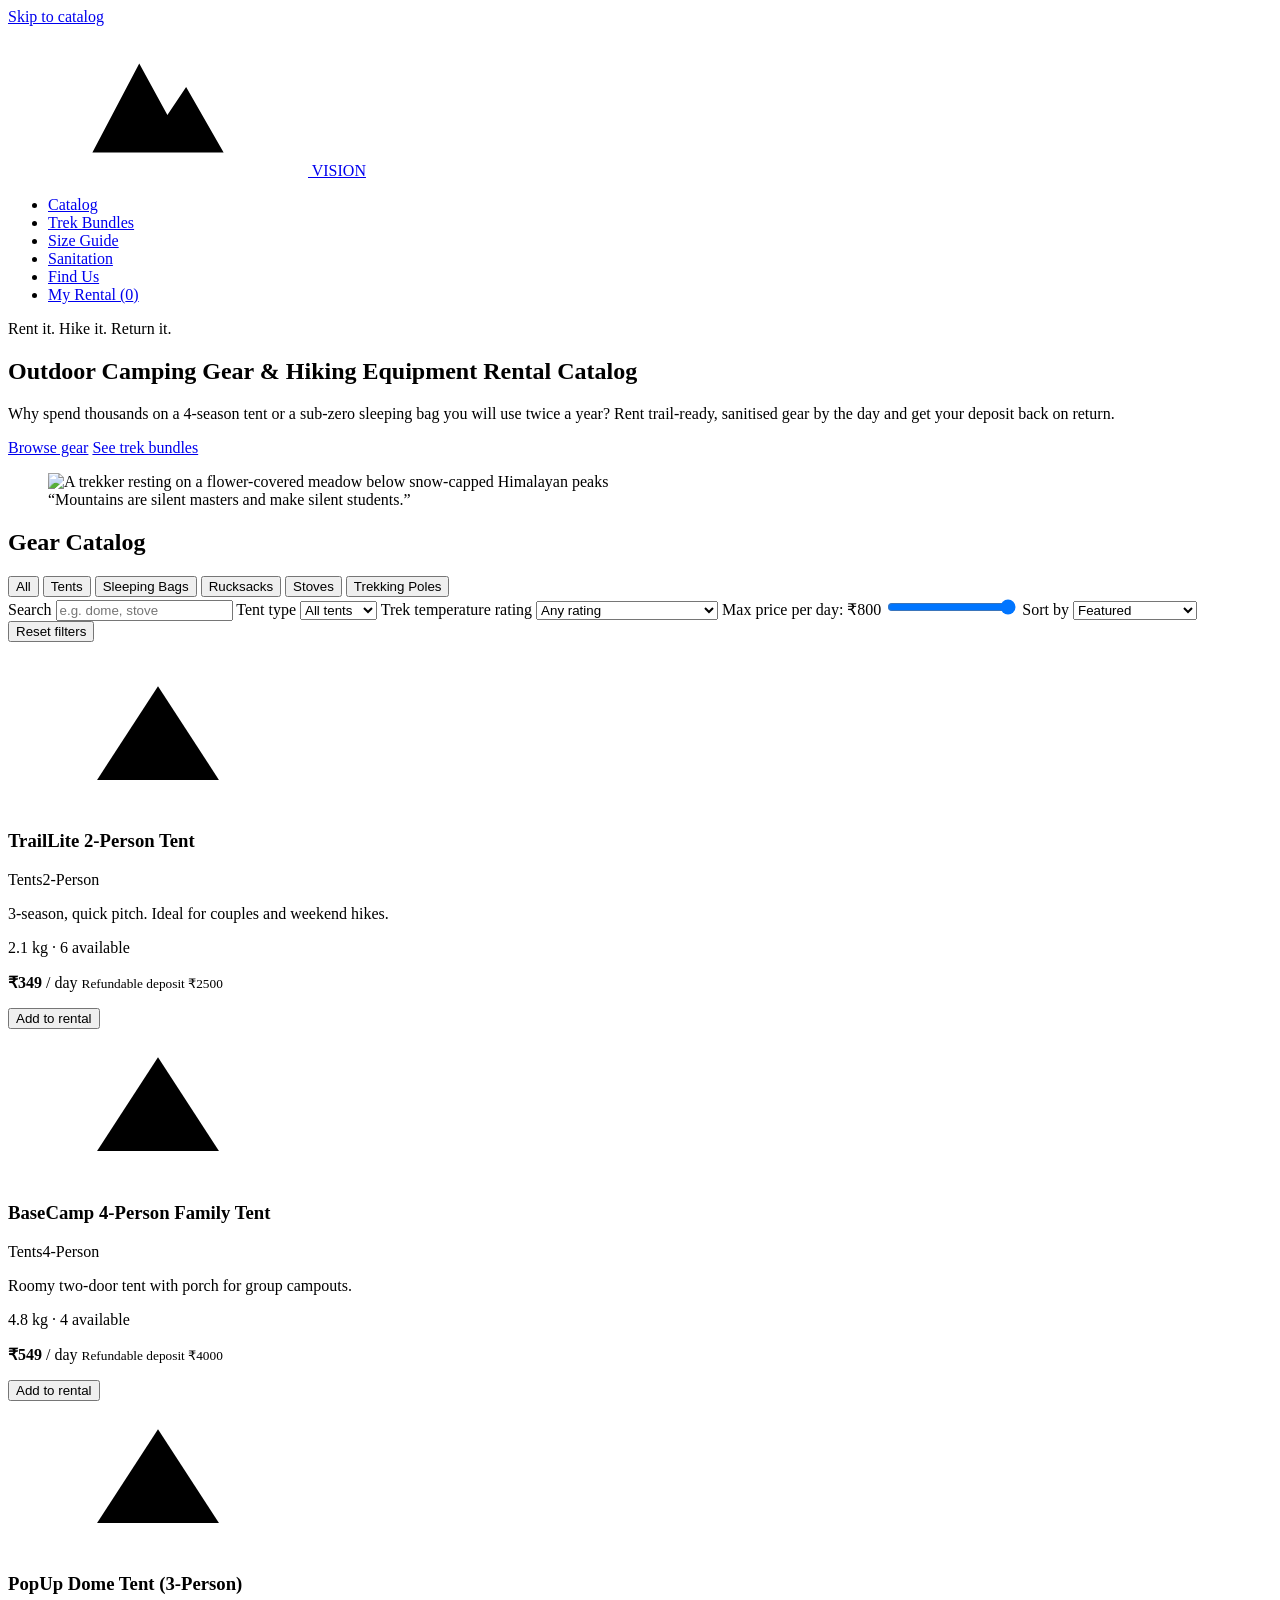
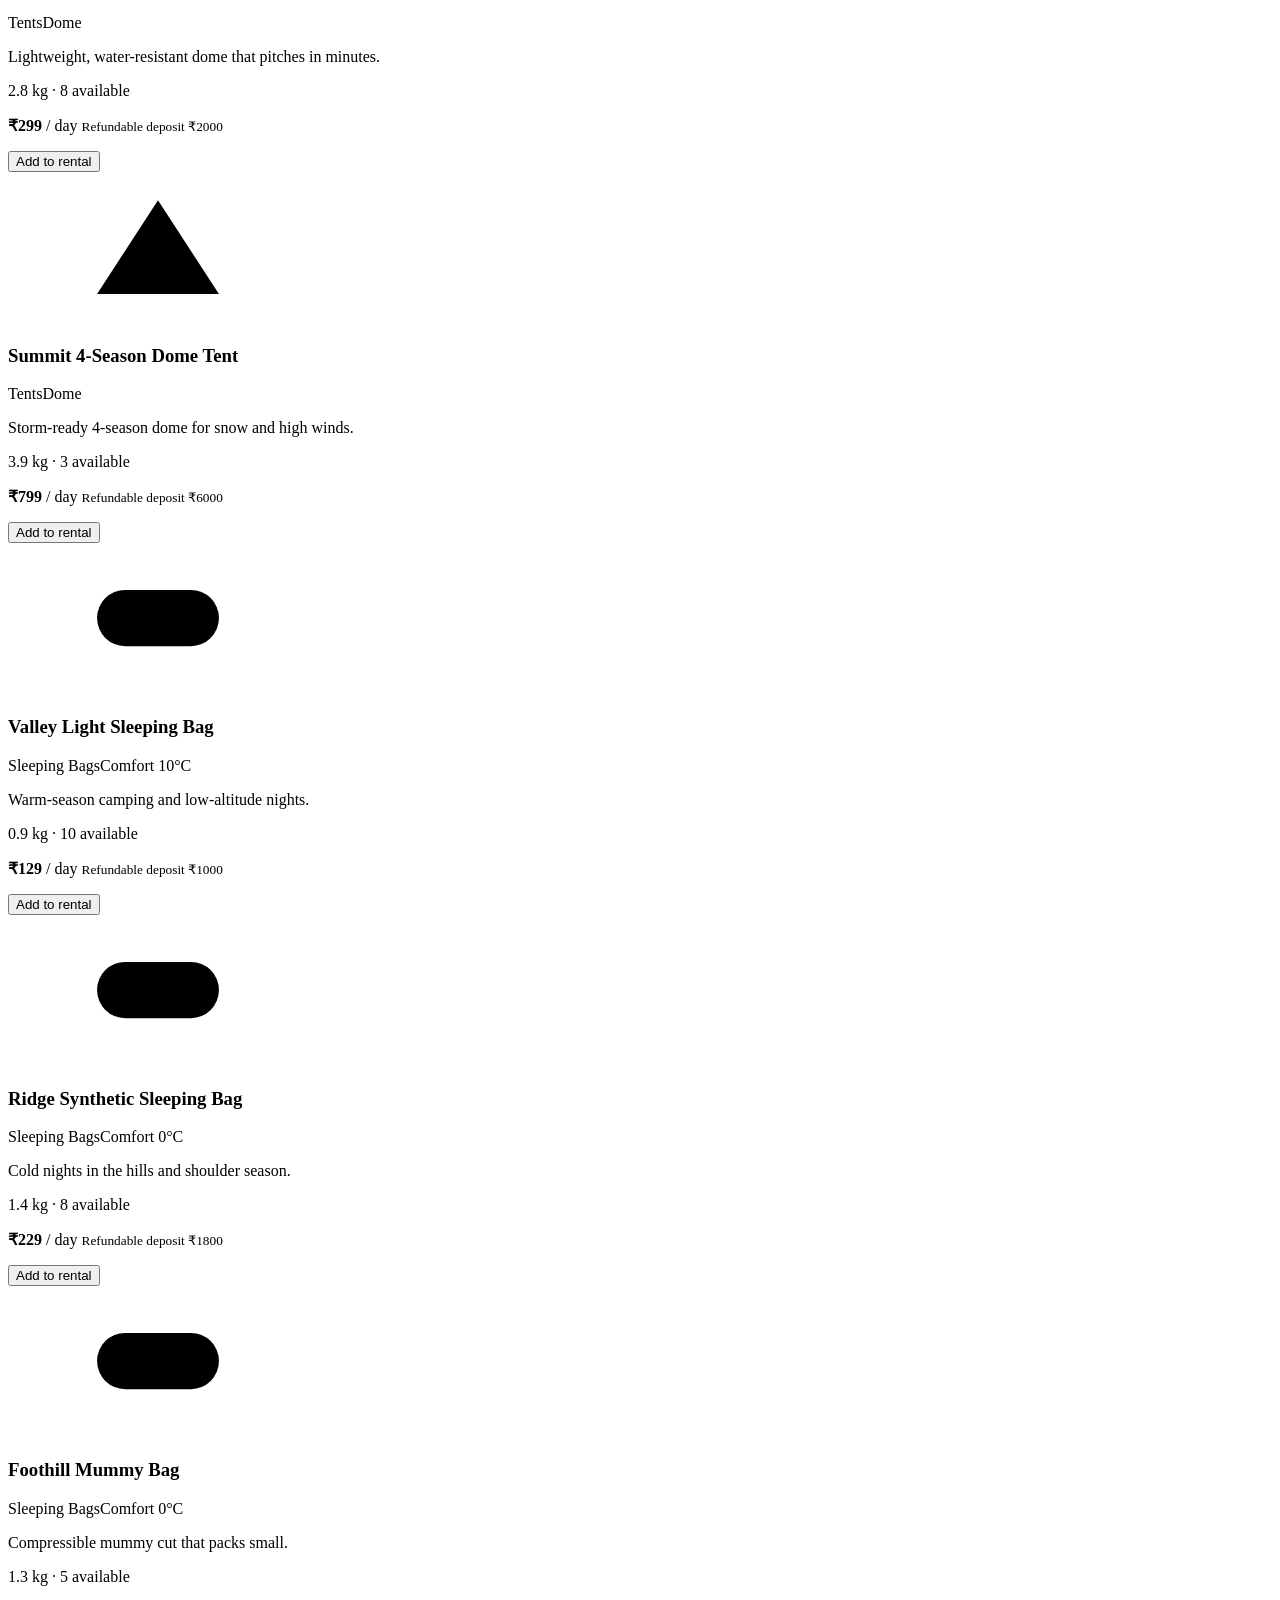
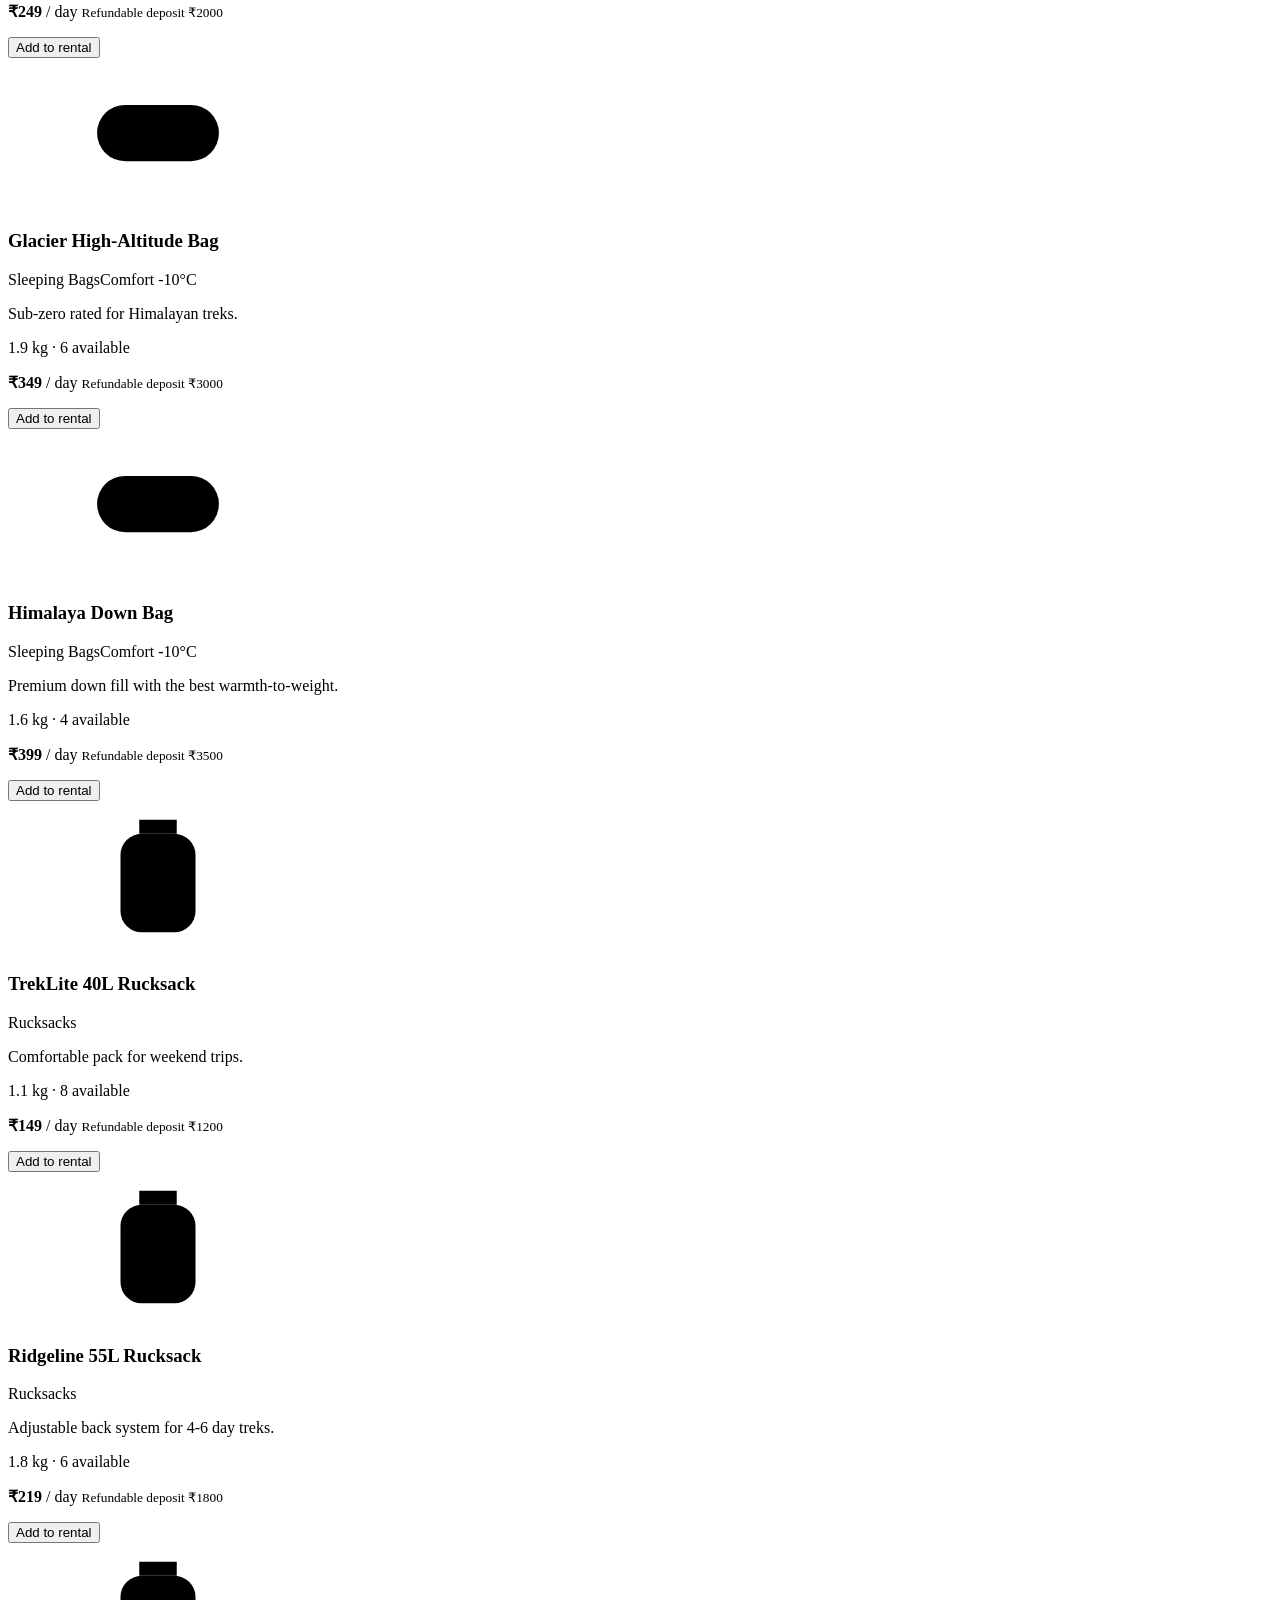
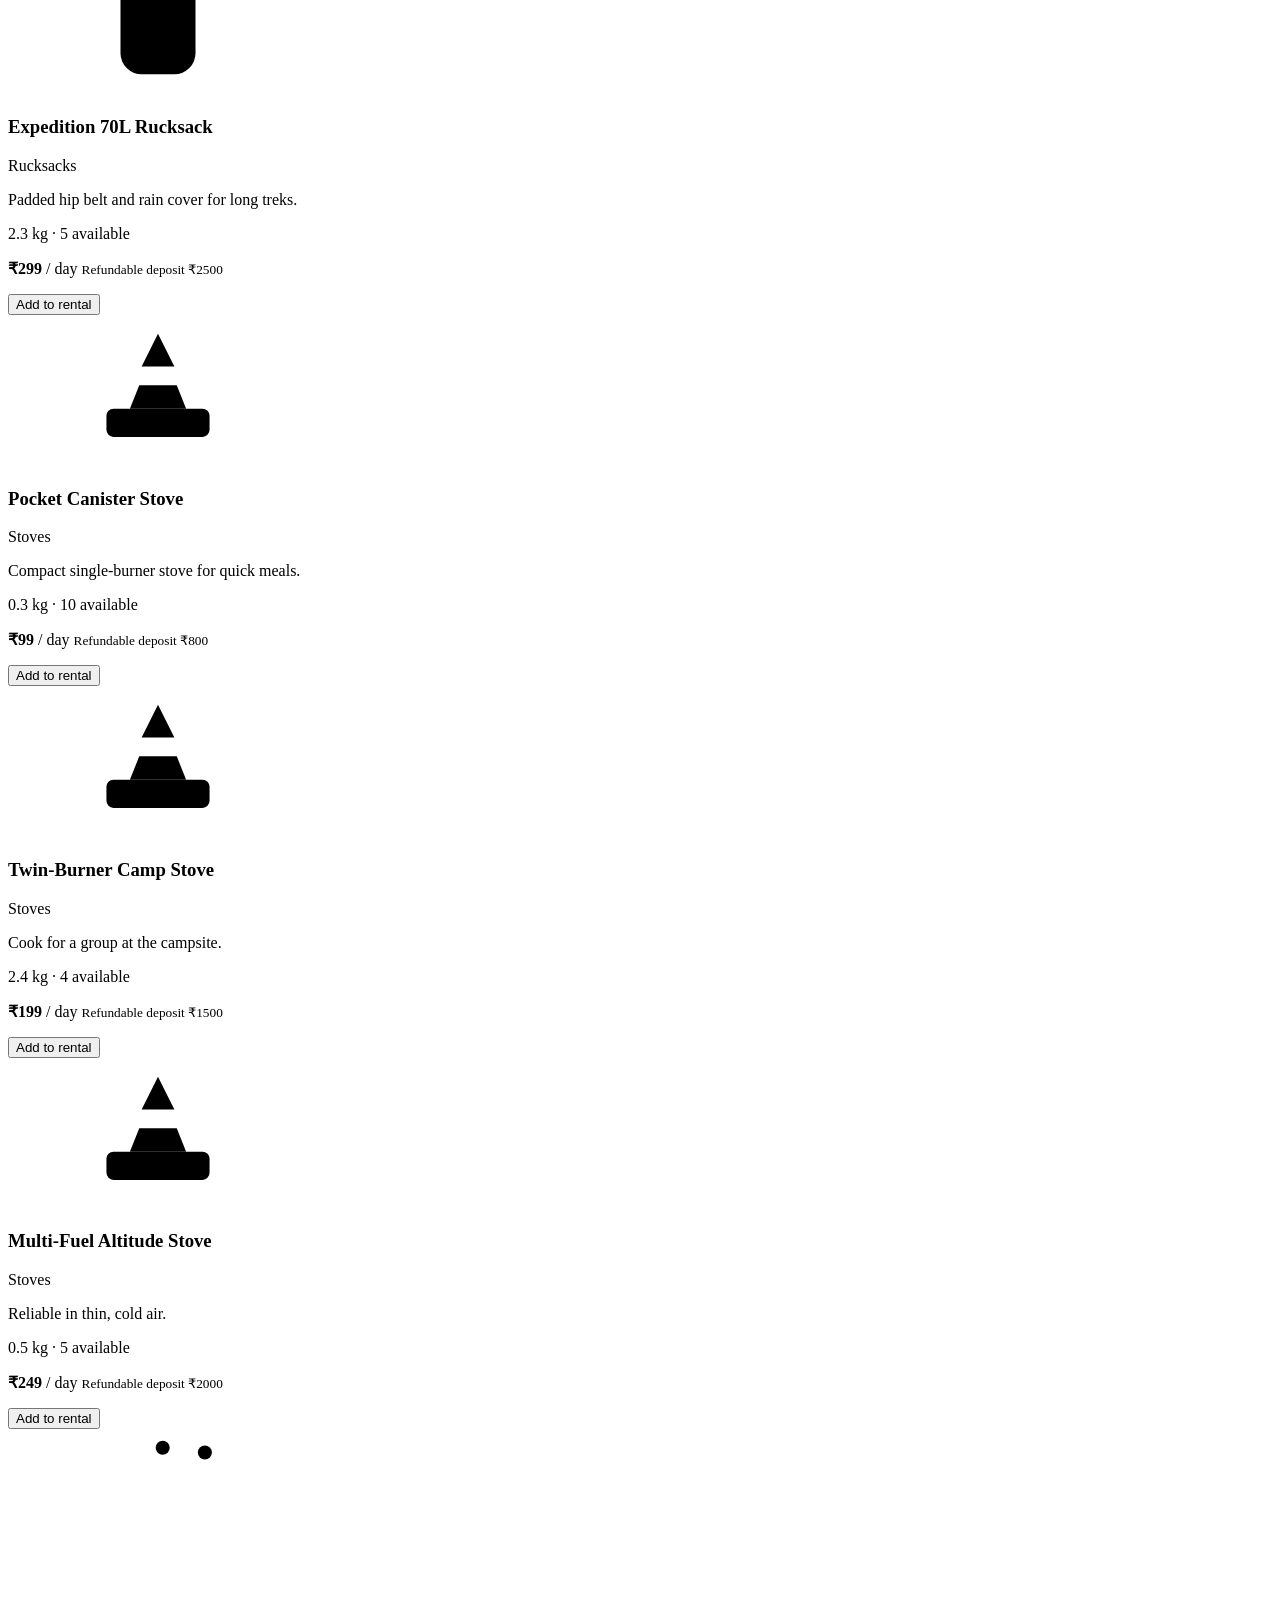
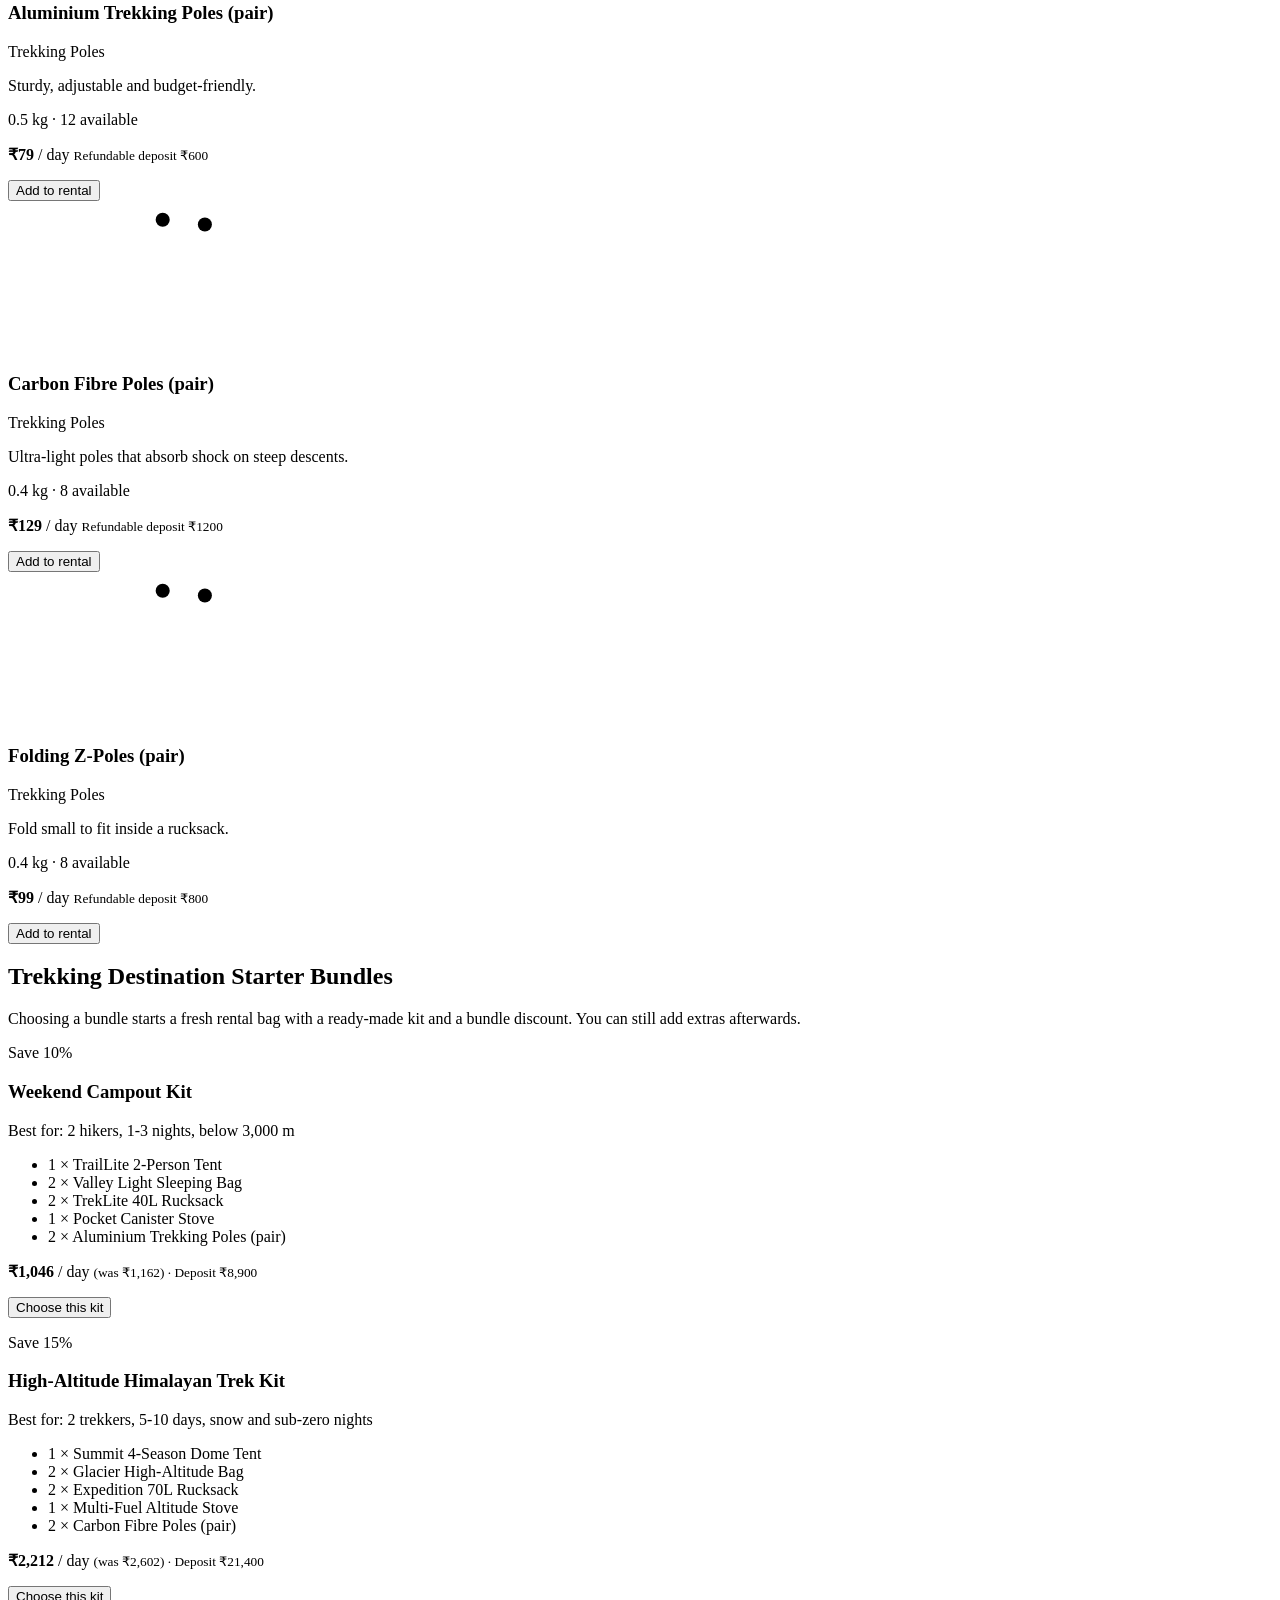
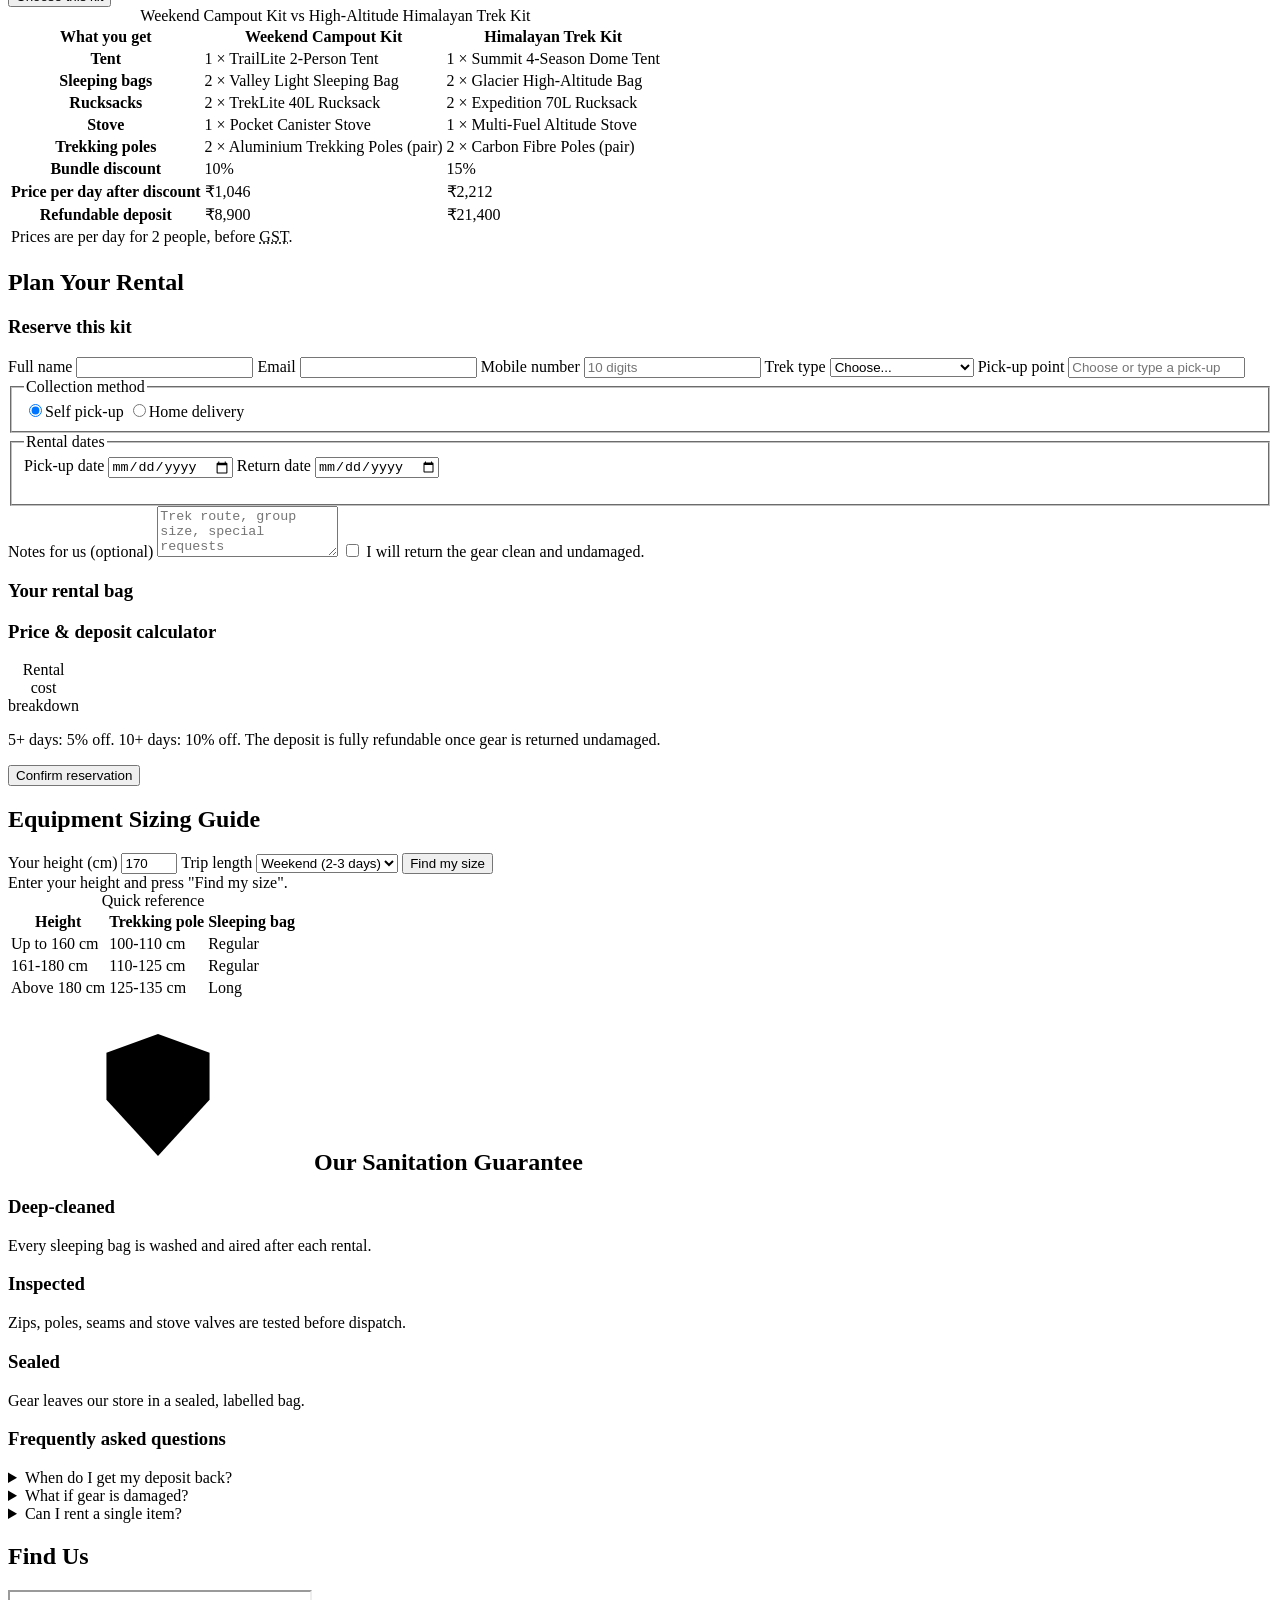
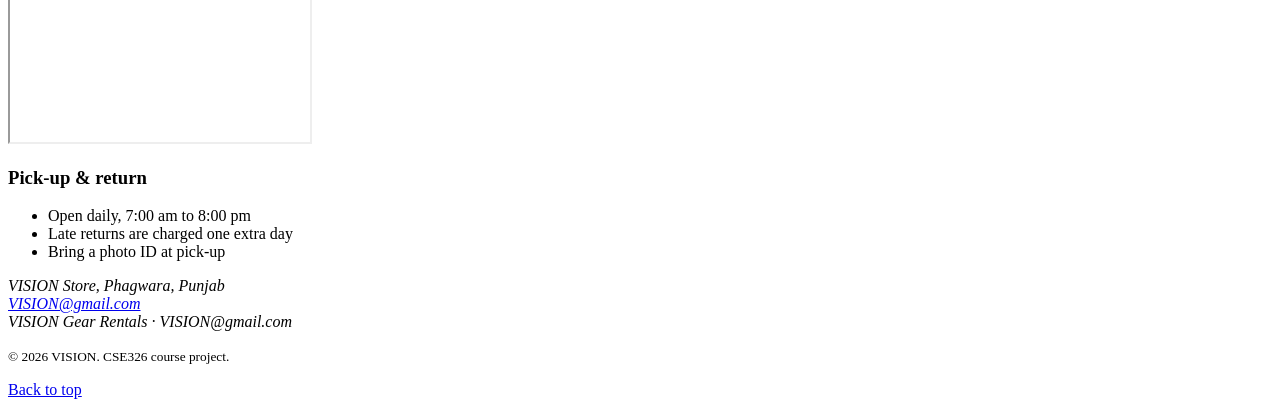
==== index.html @ 924a7822 "Add files via upload" ====
<!DOCTYPE html>
<html lang="en">
<head>
  <meta charset="UTF-8">
  <meta name="viewport" content="width=device-width, initial-scale=1.0">
  <meta name="description" content="Rent tents, sleeping bags, rucksacks, stoves and trekking poles by the day.">
  <meta name="keywords" content="camping gear rental, tent rental, sleeping bag rental, trekking poles, hiking equipment, Punjab">
  <meta name="author" content="VISION project team">
  <meta property="og:title" content="VISION | Camping Gear &amp; Hiking Equipment Rental">
  <meta property="og:description" content="Rent tents, sleeping bags, rucksacks, stoves and trekking poles by the day.">
  <meta property="og:type" content="website">
  <link rel="icon" href="data:image/svg+xml,%3Csvg xmlns='http://www.w3.org/2000/svg' viewBox='0 0 64 64'%3E%3Cpolygon points='4,54 24,16 36,38 44,26 60,54' fill='%231f4d3a'/%3E%3C/svg%3E">
  <title>VISION | Camping Gear &amp; Hiking Equipment Rental Catalog</title>
  <link rel="stylesheet" href="css/style.css">
</head>
<body id="top">
  <a class="skip" href="#catalog">Skip to catalog</a>

  <!-- Inline SVG icon sprite (Unit 1: SVG shapes) -->
  <svg width="0" height="0" style="position:absolute" aria-hidden="true">
    <symbol id="i-tent" viewBox="0 0 64 64"><polygon points="32,12 58,52 6,52"/><polyline points="24,52 32,34 40,52"/></symbol>
    <symbol id="i-bag" viewBox="0 0 64 64"><rect x="6" y="20" width="52" height="24" rx="12"/><line x1="40" y1="20" x2="40" y2="44"/><line x1="14" y1="32" x2="32" y2="32"/></symbol>
    <symbol id="i-pack" viewBox="0 0 64 64"><rect x="16" y="14" width="32" height="42" rx="9"/><rect x="22" y="36" width="20" height="14" rx="3"/><polyline points="24,14 24,8 40,8 40,14"/></symbol>
    <symbol id="i-stove" viewBox="0 0 64 64"><rect x="10" y="40" width="44" height="12" rx="3"/><polyline points="20,40 24,30 40,30 44,40"/><polygon points="32,8 39,22 25,22"/></symbol>
    <symbol id="i-pole" viewBox="0 0 64 64"><line x1="18" y1="58" x2="34" y2="8"/><line x1="38" y1="58" x2="52" y2="10"/><circle cx="34" cy="8" r="3"/><circle cx="52" cy="10" r="3"/></symbol>
    <symbol id="i-mountain" viewBox="0 0 64 64"><polygon points="4,54 24,16 36,38 44,26 60,54"/><polyline points="18,28 24,34 30,28"/></symbol>
    <symbol id="i-shield" viewBox="0 0 64 64"><polygon points="32,6 54,14 54,34 32,58 10,34 10,14"/><polyline points="22,32 30,40 44,24"/></symbol>
  </svg>

  <header class="site-header">
    <div class="bar">
      <a class="brand" href="#top"><svg class="icon" aria-hidden="true"><use href="#i-mountain"></use></svg> VISION</a>
      <nav aria-label="Main navigation">
        <ul>
          <li><a href="#catalog">Catalog</a></li>
          <li><a href="#bundles">Trek Bundles</a></li>
          <li><a href="#size-guide">Size Guide</a></li>
          <li><a href="#sanitation">Sanitation</a></li>
          <li><a href="#find-us">Find Us</a></li>
          <li><a class="cart-link" href="#planner">My Rental (<span id="cart-count">0</span>)</a></li>
        </ul>
      </nav>
    </div>
  </header>

  <main>
    <section class="hero">
      <div>
        <p class="eyebrow">Rent it. Hike it. Return it.</p>
        <h1>Outdoor Camping Gear &amp; Hiking Equipment Rental Catalog</h1>
        <p>Why spend thousands on a 4-season tent or a sub-zero sleeping bag you will use twice a year? Rent trail-ready, sanitised gear by the day and get your deposit back on return.</p>
        <p class="cta"><a class="btn" href="#catalog">Browse gear</a> <a class="btn btn-alt" href="#bundles">See trek bundles</a></p>
      </div>
      <figure>
        <img class="hero-img" src="images/trek.jpg" alt="A trekker resting on a flower-covered meadow below snow-capped Himalayan peaks" width="736" height="900">
        <figcaption>&ldquo;Mountains are silent masters and make silent students.&rdquo;</figcaption>
      </figure>
    </section>

    <section id="catalog" aria-labelledby="catalog-h">
      <h2 id="catalog-h">Gear Catalog</h2>
      <div class="filters card" role="search" aria-label="Catalog filters">
        <!-- Category buttons: click one to see only that category, click All to see everything -->
        <div class="chips" role="group" aria-label="Gear category">
          <button type="button" class="chip active" data-cat="All" aria-pressed="true" onclick="setCategory('All')">All</button>
          <button type="button" class="chip" data-cat="Tents" aria-pressed="false" onclick="setCategory('Tents')">Tents</button>
          <button type="button" class="chip" data-cat="Sleeping Bags" aria-pressed="false" onclick="setCategory('Sleeping Bags')">Sleeping Bags</button>
          <button type="button" class="chip" data-cat="Rucksacks" aria-pressed="false" onclick="setCategory('Rucksacks')">Rucksacks</button>
          <button type="button" class="chip" data-cat="Stoves" aria-pressed="false" onclick="setCategory('Stoves')">Stoves</button>
          <button type="button" class="chip" data-cat="Trekking Poles" aria-pressed="false" onclick="setCategory('Trekking Poles')">Trekking Poles</button>
        </div>
        <div class="filter-row">
          <label for="f-search">Search
            <input type="search" id="f-search" placeholder="e.g. dome, stove" oninput="applyFilters()">
          </label>
          <label for="f-tent" id="tent-wrap">Tent type
            <select id="f-tent" onchange="applyFilters()">
              <option value="">All tents</option>
              <option value="2-Person">2-Person</option>
              <option value="4-Person">4-Person</option>
              <option value="Dome">Dome</option>
            </select>
          </label>
          <label for="f-temp">Trek temperature rating
            <select id="f-temp" onchange="applyFilters()">
              <option value="">Any rating</option>
              <option value="10">10°C summer / low altitude</option>
              <option value="0">0°C cold hills</option>
              <option value="-10">-10°C high altitude</option>
            </select>
          </label>
          <label for="f-price">Max price per day: <output id="f-price-out" for="f-price">₹800</output>
            <input type="range" id="f-price" min="50" max="800" step="10" value="800" oninput="applyFilters()">
          </label>
          <label for="f-sort">Sort by
            <select id="f-sort" onchange="applyFilters()">
              <option value="featured">Featured</option>
              <option value="price-low">Price: low to high</option>
              <option value="price-high">Price: high to low</option>
              <option value="name">Name: A to Z</option>
            </select>
          </label>
        </div>
        <button type="button" class="btn btn-alt" onclick="resetFilters()">Reset filters</button>
      </div>
      <p id="result-count" class="meta" aria-live="polite"></p>
      <p id="no-results" class="empty" hidden>No gear matches these filters. Try a different category or press Reset filters.</p>
      <div id="catalog-grid" class="grid">
        <article class="card gear" data-name="TrailLite 2-Person Tent" data-stock="6" data-cat="Tents" data-type="2-Person" data-temp="none" data-price="349">
          <svg class="icon" aria-hidden="true"><use href="#i-tent"></use></svg>
          <h3>TrailLite 2-Person Tent</h3>
          <p class="tags"><span>Tents</span><span>2-Person</span></p>
          <p>3-season, quick pitch. Ideal for couples and weekend hikes.</p>
          <p class="meta">2.1 kg &middot; 6 available</p>
          <p class="price"><strong>₹349</strong> / day <small>Refundable deposit ₹2500</small></p>
          <button type="button" class="btn add-btn" onclick="addToCart('TrailLite 2-Person Tent', 349, 2500, 6)">Add to rental</button>
        </article>
        <article class="card gear" data-name="BaseCamp 4-Person Family Tent" data-stock="4" data-cat="Tents" data-type="4-Person" data-temp="none" data-price="549">
          <svg class="icon" aria-hidden="true"><use href="#i-tent"></use></svg>
          <h3>BaseCamp 4-Person Family Tent</h3>
          <p class="tags"><span>Tents</span><span>4-Person</span></p>
          <p>Roomy two-door tent with porch for group campouts.</p>
          <p class="meta">4.8 kg &middot; 4 available</p>
          <p class="price"><strong>₹549</strong> / day <small>Refundable deposit ₹4000</small></p>
          <button type="button" class="btn add-btn" onclick="addToCart('BaseCamp 4-Person Family Tent', 549, 4000, 4)">Add to rental</button>
        </article>
        <article class="card gear" data-name="PopUp Dome Tent (3-Person)" data-stock="8" data-cat="Tents" data-type="Dome" data-temp="none" data-price="299">
          <svg class="icon" aria-hidden="true"><use href="#i-tent"></use></svg>
          <h3>PopUp Dome Tent (3-Person)</h3>
          <p class="tags"><span>Tents</span><span>Dome</span></p>
          <p>Lightweight, water-resistant dome that pitches in minutes.</p>
          <p class="meta">2.8 kg &middot; 8 available</p>
          <p class="price"><strong>₹299</strong> / day <small>Refundable deposit ₹2000</small></p>
          <button type="button" class="btn add-btn" onclick="addToCart('PopUp Dome Tent (3-Person)', 299, 2000, 8)">Add to rental</button>
        </article>
        <article class="card gear" data-name="Summit 4-Season Dome Tent" data-stock="3" data-cat="Tents" data-type="Dome" data-temp="none" data-price="799">
          <svg class="icon" aria-hidden="true"><use href="#i-tent"></use></svg>
          <h3>Summit 4-Season Dome Tent</h3>
          <p class="tags"><span>Tents</span><span>Dome</span></p>
          <p>Storm-ready 4-season dome for snow and high winds.</p>
          <p class="meta">3.9 kg &middot; 3 available</p>
          <p class="price"><strong>₹799</strong> / day <small>Refundable deposit ₹6000</small></p>
          <button type="button" class="btn add-btn" onclick="addToCart('Summit 4-Season Dome Tent', 799, 6000, 3)">Add to rental</button>
        </article>
        <article class="card gear" data-name="Valley Light Sleeping Bag" data-stock="10" data-cat="Sleeping Bags" data-type="" data-temp="10" data-price="129">
          <svg class="icon" aria-hidden="true"><use href="#i-bag"></use></svg>
          <h3>Valley Light Sleeping Bag</h3>
          <p class="tags"><span>Sleeping Bags</span><span>Comfort 10°C</span></p>
          <p>Warm-season camping and low-altitude nights.</p>
          <p class="meta">0.9 kg &middot; 10 available</p>
          <p class="price"><strong>₹129</strong> / day <small>Refundable deposit ₹1000</small></p>
          <button type="button" class="btn add-btn" onclick="addToCart('Valley Light Sleeping Bag', 129, 1000, 10)">Add to rental</button>
        </article>
        <article class="card gear" data-name="Ridge Synthetic Sleeping Bag" data-stock="8" data-cat="Sleeping Bags" data-type="" data-temp="0" data-price="229">
          <svg class="icon" aria-hidden="true"><use href="#i-bag"></use></svg>
          <h3>Ridge Synthetic Sleeping Bag</h3>
          <p class="tags"><span>Sleeping Bags</span><span>Comfort 0°C</span></p>
          <p>Cold nights in the hills and shoulder season.</p>
          <p class="meta">1.4 kg &middot; 8 available</p>
          <p class="price"><strong>₹229</strong> / day <small>Refundable deposit ₹1800</small></p>
          <button type="button" class="btn add-btn" onclick="addToCart('Ridge Synthetic Sleeping Bag', 229, 1800, 8)">Add to rental</button>
        </article>
        <article class="card gear" data-name="Foothill Mummy Bag" data-stock="5" data-cat="Sleeping Bags" data-type="" data-temp="0" data-price="249">
          <svg class="icon" aria-hidden="true"><use href="#i-bag"></use></svg>
          <h3>Foothill Mummy Bag</h3>
          <p class="tags"><span>Sleeping Bags</span><span>Comfort 0°C</span></p>
          <p>Compressible mummy cut that packs small.</p>
          <p class="meta">1.3 kg &middot; 5 available</p>
          <p class="price"><strong>₹249</strong> / day <small>Refundable deposit ₹2000</small></p>
          <button type="button" class="btn add-btn" onclick="addToCart('Foothill Mummy Bag', 249, 2000, 5)">Add to rental</button>
        </article>
        <article class="card gear" data-name="Glacier High-Altitude Bag" data-stock="6" data-cat="Sleeping Bags" data-type="" data-temp="-10" data-price="349">
          <svg class="icon" aria-hidden="true"><use href="#i-bag"></use></svg>
          <h3>Glacier High-Altitude Bag</h3>
          <p class="tags"><span>Sleeping Bags</span><span>Comfort -10°C</span></p>
          <p>Sub-zero rated for Himalayan treks.</p>
          <p class="meta">1.9 kg &middot; 6 available</p>
          <p class="price"><strong>₹349</strong> / day <small>Refundable deposit ₹3000</small></p>
          <button type="button" class="btn add-btn" onclick="addToCart('Glacier High-Altitude Bag', 349, 3000, 6)">Add to rental</button>
        </article>
        <article class="card gear" data-name="Himalaya Down Bag" data-stock="4" data-cat="Sleeping Bags" data-type="" data-temp="-10" data-price="399">
          <svg class="icon" aria-hidden="true"><use href="#i-bag"></use></svg>
          <h3>Himalaya Down Bag</h3>
          <p class="tags"><span>Sleeping Bags</span><span>Comfort -10°C</span></p>
          <p>Premium down fill with the best warmth-to-weight.</p>
          <p class="meta">1.6 kg &middot; 4 available</p>
          <p class="price"><strong>₹399</strong> / day <small>Refundable deposit ₹3500</small></p>
          <button type="button" class="btn add-btn" onclick="addToCart('Himalaya Down Bag', 399, 3500, 4)">Add to rental</button>
        </article>
        <article class="card gear" data-name="TrekLite 40L Rucksack" data-stock="8" data-cat="Rucksacks" data-type="" data-temp="none" data-price="149">
          <svg class="icon" aria-hidden="true"><use href="#i-pack"></use></svg>
          <h3>TrekLite 40L Rucksack</h3>
          <p class="tags"><span>Rucksacks</span></p>
          <p>Comfortable pack for weekend trips.</p>
          <p class="meta">1.1 kg &middot; 8 available</p>
          <p class="price"><strong>₹149</strong> / day <small>Refundable deposit ₹1200</small></p>
          <button type="button" class="btn add-btn" onclick="addToCart('TrekLite 40L Rucksack', 149, 1200, 8)">Add to rental</button>
        </article>
        <article class="card gear" data-name="Ridgeline 55L Rucksack" data-stock="6" data-cat="Rucksacks" data-type="" data-temp="none" data-price="219">
          <svg class="icon" aria-hidden="true"><use href="#i-pack"></use></svg>
          <h3>Ridgeline 55L Rucksack</h3>
          <p class="tags"><span>Rucksacks</span></p>
          <p>Adjustable back system for 4-6 day treks.</p>
          <p class="meta">1.8 kg &middot; 6 available</p>
          <p class="price"><strong>₹219</strong> / day <small>Refundable deposit ₹1800</small></p>
          <button type="button" class="btn add-btn" onclick="addToCart('Ridgeline 55L Rucksack', 219, 1800, 6)">Add to rental</button>
        </article>
        <article class="card gear" data-name="Expedition 70L Rucksack" data-stock="5" data-cat="Rucksacks" data-type="" data-temp="none" data-price="299">
          <svg class="icon" aria-hidden="true"><use href="#i-pack"></use></svg>
          <h3>Expedition 70L Rucksack</h3>
          <p class="tags"><span>Rucksacks</span></p>
          <p>Padded hip belt and rain cover for long treks.</p>
          <p class="meta">2.3 kg &middot; 5 available</p>
          <p class="price"><strong>₹299</strong> / day <small>Refundable deposit ₹2500</small></p>
          <button type="button" class="btn add-btn" onclick="addToCart('Expedition 70L Rucksack', 299, 2500, 5)">Add to rental</button>
        </article>
        <article class="card gear" data-name="Pocket Canister Stove" data-stock="10" data-cat="Stoves" data-type="" data-temp="none" data-price="99">
          <svg class="icon" aria-hidden="true"><use href="#i-stove"></use></svg>
          <h3>Pocket Canister Stove</h3>
          <p class="tags"><span>Stoves</span></p>
          <p>Compact single-burner stove for quick meals.</p>
          <p class="meta">0.3 kg &middot; 10 available</p>
          <p class="price"><strong>₹99</strong> / day <small>Refundable deposit ₹800</small></p>
          <button type="button" class="btn add-btn" onclick="addToCart('Pocket Canister Stove', 99, 800, 10)">Add to rental</button>
        </article>
        <article class="card gear" data-name="Twin-Burner Camp Stove" data-stock="4" data-cat="Stoves" data-type="" data-temp="none" data-price="199">
          <svg class="icon" aria-hidden="true"><use href="#i-stove"></use></svg>
          <h3>Twin-Burner Camp Stove</h3>
          <p class="tags"><span>Stoves</span></p>
          <p>Cook for a group at the campsite.</p>
          <p class="meta">2.4 kg &middot; 4 available</p>
          <p class="price"><strong>₹199</strong> / day <small>Refundable deposit ₹1500</small></p>
          <button type="button" class="btn add-btn" onclick="addToCart('Twin-Burner Camp Stove', 199, 1500, 4)">Add to rental</button>
        </article>
        <article class="card gear" data-name="Multi-Fuel Altitude Stove" data-stock="5" data-cat="Stoves" data-type="" data-temp="none" data-price="249">
          <svg class="icon" aria-hidden="true"><use href="#i-stove"></use></svg>
          <h3>Multi-Fuel Altitude Stove</h3>
          <p class="tags"><span>Stoves</span></p>
          <p>Reliable in thin, cold air.</p>
          <p class="meta">0.5 kg &middot; 5 available</p>
          <p class="price"><strong>₹249</strong> / day <small>Refundable deposit ₹2000</small></p>
          <button type="button" class="btn add-btn" onclick="addToCart('Multi-Fuel Altitude Stove', 249, 2000, 5)">Add to rental</button>
        </article>
        <article class="card gear" data-name="Aluminium Trekking Poles (pair)" data-stock="12" data-cat="Trekking Poles" data-type="" data-temp="none" data-price="79">
          <svg class="icon" aria-hidden="true"><use href="#i-pole"></use></svg>
          <h3>Aluminium Trekking Poles (pair)</h3>
          <p class="tags"><span>Trekking Poles</span></p>
          <p>Sturdy, adjustable and budget-friendly.</p>
          <p class="meta">0.5 kg &middot; 12 available</p>
          <p class="price"><strong>₹79</strong> / day <small>Refundable deposit ₹600</small></p>
          <button type="button" class="btn add-btn" onclick="addToCart('Aluminium Trekking Poles (pair)', 79, 600, 12)">Add to rental</button>
        </article>
        <article class="card gear" data-name="Carbon Fibre Poles (pair)" data-stock="8" data-cat="Trekking Poles" data-type="" data-temp="none" data-price="129">
          <svg class="icon" aria-hidden="true"><use href="#i-pole"></use></svg>
          <h3>Carbon Fibre Poles (pair)</h3>
          <p class="tags"><span>Trekking Poles</span></p>
          <p>Ultra-light poles that absorb shock on steep descents.</p>
          <p class="meta">0.4 kg &middot; 8 available</p>
          <p class="price"><strong>₹129</strong> / day <small>Refundable deposit ₹1200</small></p>
          <button type="button" class="btn add-btn" onclick="addToCart('Carbon Fibre Poles (pair)', 129, 1200, 8)">Add to rental</button>
        </article>
        <article class="card gear" data-name="Folding Z-Poles (pair)" data-stock="8" data-cat="Trekking Poles" data-type="" data-temp="none" data-price="99">
          <svg class="icon" aria-hidden="true"><use href="#i-pole"></use></svg>
          <h3>Folding Z-Poles (pair)</h3>
          <p class="tags"><span>Trekking Poles</span></p>
          <p>Fold small to fit inside a rucksack.</p>
          <p class="meta">0.4 kg &middot; 8 available</p>
          <p class="price"><strong>₹99</strong> / day <small>Refundable deposit ₹800</small></p>
          <button type="button" class="btn add-btn" onclick="addToCart('Folding Z-Poles (pair)', 99, 800, 8)">Add to rental</button>
        </article>
      </div>
    </section>

    <section id="bundles" aria-labelledby="bundles-h">
      <h2 id="bundles-h">Trekking Destination Starter Bundles</h2>
      <p>Choosing a bundle starts a fresh rental bag with a ready-made kit and a bundle discount. You can still add extras afterwards.</p>
      <div id="bundle-grid" class="grid two">
        <article class="card bundle">
          <p><span class="badge">Save 10%</span></p>
          <h3>Weekend Campout Kit</h3>
          <p>Best for: 2 hikers, 1-3 nights, below 3,000 m</p>
          <ul>
          <li>1 &times; TrailLite 2-Person Tent</li>
          <li>2 &times; Valley Light Sleeping Bag</li>
          <li>2 &times; TrekLite 40L Rucksack</li>
          <li>1 &times; Pocket Canister Stove</li>
          <li>2 &times; Aluminium Trekking Poles (pair)</li>
          </ul>
          <p class="price"><strong>₹1,046</strong> / day <small>(was ₹1,162) &middot; Deposit ₹8,900</small></p>
          <button type="button" class="btn bundle-btn" data-bundle="weekend" onclick="addBundle('weekend')">Choose this kit</button>
        </article>
        <article class="card bundle">
          <p><span class="badge">Save 15%</span></p>
          <h3>High-Altitude Himalayan Trek Kit</h3>
          <p>Best for: 2 trekkers, 5-10 days, snow and sub-zero nights</p>
          <ul>
          <li>1 &times; Summit 4-Season Dome Tent</li>
          <li>2 &times; Glacier High-Altitude Bag</li>
          <li>2 &times; Expedition 70L Rucksack</li>
          <li>1 &times; Multi-Fuel Altitude Stove</li>
          <li>2 &times; Carbon Fibre Poles (pair)</li>
          </ul>
          <p class="price"><strong>₹2,212</strong> / day <small>(was ₹2,602) &middot; Deposit ₹21,400</small></p>
          <button type="button" class="btn bundle-btn" data-bundle="himalayan" onclick="addBundle('himalayan')">Choose this kit</button>
        </article>
      </div>
      <table class="compare">
        <caption>Weekend Campout Kit vs High-Altitude Himalayan Trek Kit</caption>
        <thead><tr><th scope="col">What you get</th><th scope="col">Weekend Campout Kit</th><th scope="col">Himalayan Trek Kit</th></tr></thead>
        <tbody>
          <tr><th scope="row">Tent</th><td>1 &times; TrailLite 2-Person Tent</td><td>1 &times; Summit 4-Season Dome Tent</td></tr>
          <tr><th scope="row">Sleeping bags</th><td>2 &times; Valley Light Sleeping Bag</td><td>2 &times; Glacier High-Altitude Bag</td></tr>
          <tr><th scope="row">Rucksacks</th><td>2 &times; TrekLite 40L Rucksack</td><td>2 &times; Expedition 70L Rucksack</td></tr>
          <tr><th scope="row">Stove</th><td>1 &times; Pocket Canister Stove</td><td>1 &times; Multi-Fuel Altitude Stove</td></tr>
          <tr><th scope="row">Trekking poles</th><td>2 &times; Aluminium Trekking Poles (pair)</td><td>2 &times; Carbon Fibre Poles (pair)</td></tr>
          <tr><th scope="row">Bundle discount</th><td>10%</td><td>15%</td></tr>
          <tr><th scope="row">Price per day after discount</th><td>₹1,046</td><td>₹2,212</td></tr>
          <tr><th scope="row">Refundable deposit</th><td>₹8,900</td><td>₹21,400</td></tr>
        </tbody>
        <tfoot><tr><td colspan="3">Prices are per day for 2 people, before <abbr title="Goods and Services Tax">GST</abbr>.</td></tr></tfoot>
      </table>
    </section>

    <section id="planner" aria-labelledby="planner-h">
      <h2 id="planner-h">Plan Your Rental</h2>
      <div class="two-col">
        <div>
          <form id="booking-form" class="card form" onsubmit="return bookNow()">
            <h3>Reserve this kit</h3>
            <label>Full name <input id="name" required minlength="3" autocomplete="name"></label>
            <label>Email <input type="email" id="email" required autocomplete="email"></label>
            <label>Mobile number <input type="tel" id="phone" required pattern="[6-9][0-9]{9}" title="10-digit Indian mobile number" placeholder="10 digits"></label>
            <label>Trek type
              <select id="trek" required>
                <option value="">Choose...</option><option>Weekend camping</option><option>Day-hike base camp</option><option>High-altitude trek</option>
              </select>
            </label>
            <label>Pick-up point
              <input id="pickup" list="pickup-list" required placeholder="Choose or type a pick-up point">
              <datalist id="pickup-list"><option value="VISION Store, Phagwara"><option value="Jalandhar City Counter"><option value="Ludhiana Hub"><option value="Chandigarh Hub"></datalist>
            </label>
            <fieldset class="chips">
              <legend>Collection method</legend>
              <input type="radio" name="collect" id="col-self" value="Self pick-up" checked><label class="chip" for="col-self">Self pick-up</label>
              <input type="radio" name="collect" id="col-home" value="Home delivery"><label class="chip" for="col-home">Home delivery</label>
            </fieldset>
            <fieldset class="dates">
              <legend>Rental dates</legend>
              <label>Pick-up date <input type="date" id="start-date" required onchange="showCart()"></label>
              <label>Return date <input type="date" id="end-date" required onchange="showCart()"></label>
              <p id="date-msg" class="msg" role="status"></p>
            </fieldset>
            <label>Notes for us (optional)
              <textarea id="notes" rows="3" maxlength="200" placeholder="Trek route, group size, special requests"></textarea>
            </label>
            <label class="check"><input type="checkbox" id="agree" required> I will return the gear clean and undamaged.</label>
          </form>
          <h3>Your rental bag</h3>
          <p id="cart-msg" class="msg" role="status"></p>
          <div id="cart-list"></div>
        </div>
        <aside class="card bill" aria-label="Price and deposit summary">
          <h3>Price &amp; deposit calculator</h3>
          <table><caption class="sr">Rental cost breakdown</caption><tbody id="bill-body"></tbody></table>
          <p class="note">5+ days: 5% off. 10+ days: 10% off. The deposit is fully refundable once gear is returned undamaged.</p>
          <p id="form-msg" class="msg" role="alert"></p>
          <!-- Submits the reservation form on the left (so its required-field checks run), then goes to payment.html -->
          <button class="btn btn-pay" type="submit" form="booking-form">Confirm reservation</button>
        </aside>
      </div>
    </section>

    <section id="size-guide" aria-labelledby="size-h">
      <h2 id="size-h">Equipment Sizing Guide</h2>
      <div class="two-col">
        <form id="size-form" class="card form" onsubmit="return findSize()">
          <label>Your height (cm) <input type="number" id="height" min="120" max="220" value="170" required></label>
          <label>Trip length
            <select id="trip">
              <option value="day">Day hike</option><option value="weekend" selected>Weekend (2-3 days)</option>
              <option value="week">About a week</option><option value="trek">Long trek (8+ days)</option>
            </select>
          </label>
          <button class="btn" type="submit">Find my size</button>
        </form>
        <div id="size-result" class="card" role="status">Enter your height and press "Find my size".</div>
      </div>
      <table>
        <caption>Quick reference</caption>
        <thead><tr><th scope="col">Height</th><th scope="col">Trekking pole</th><th scope="col">Sleeping bag</th></tr></thead>
        <tbody>
          <tr><td>Up to 160 cm</td><td>100-110 cm</td><td>Regular</td></tr>
          <tr><td>161-180 cm</td><td>110-125 cm</td><td>Regular</td></tr>
          <tr><td>Above 180 cm</td><td>125-135 cm</td><td>Long</td></tr>
        </tbody>
      </table>
    </section>

    <section id="sanitation" aria-labelledby="san-h">
      <h2 id="san-h"><svg class="icon" aria-hidden="true"><use href="#i-shield"></use></svg> Our Sanitation Guarantee</h2>
      <div class="grid">
        <article class="card"><h3>Deep-cleaned</h3><p>Every sleeping bag is washed and aired after each rental.</p></article>
        <article class="card"><h3>Inspected</h3><p>Zips, poles, seams and stove valves are tested before dispatch.</p></article>
        <article class="card"><h3>Sealed</h3><p>Gear leaves our store in a sealed, labelled bag.</p></article>
      </div>
      <h3>Frequently asked questions</h3>
      <details><summary>When do I get my deposit back?</summary><p>After inspection at return, usually within the same day.</p></details>
      <details><summary>What if gear is damaged?</summary><p>Repair cost is deducted from the deposit; normal wear is free.</p></details>
      <details><summary>Can I rent a single item?</summary><p>Yes. Add any gear to your rental bag, no bundle needed.</p></details>
    </section>
    <section id="find-us" aria-labelledby="find-h">
      <h2 id="find-h">Find Us</h2>
      <div class="two-col">
        <iframe class="map" title="Map of the VISION pick-up point near Phagwara, Punjab" loading="lazy"
          src="https://www.openstreetmap.org/export/embed.html?bbox=75.74%2C31.20%2C75.81%2C31.25&amp;layer=mapnik"></iframe>
        <div class="card">
          <h3>Pick-up &amp; return</h3>
          <ul>
            <li>Open daily, <time datetime="07:00">7:00 am</time> to <time datetime="20:00">8:00 pm</time></li>
            <li>Late returns are charged one extra day</li>
            <li>Bring a photo ID at pick-up</li>
          </ul>
          <address>VISION Store, Phagwara, Punjab<br><a href="mailto:VISION@gmail.com">VISION@gmail.com</a></address>
        </div>
      </div>
    </section>
  </main>

  <footer>
    <address>VISION Gear Rentals &middot; VISION@gmail.com</address>
    <p><small>&copy; <time datetime="2026">2026</time> VISION. CSE326 course project.</small></p>
    <p><a href="#top">Back to top</a></p>
  </footer>
  <div id="toast" class="toast" role="status" aria-live="polite" hidden></div>
  <script src="js/script.js"></script>
</body>
</html>
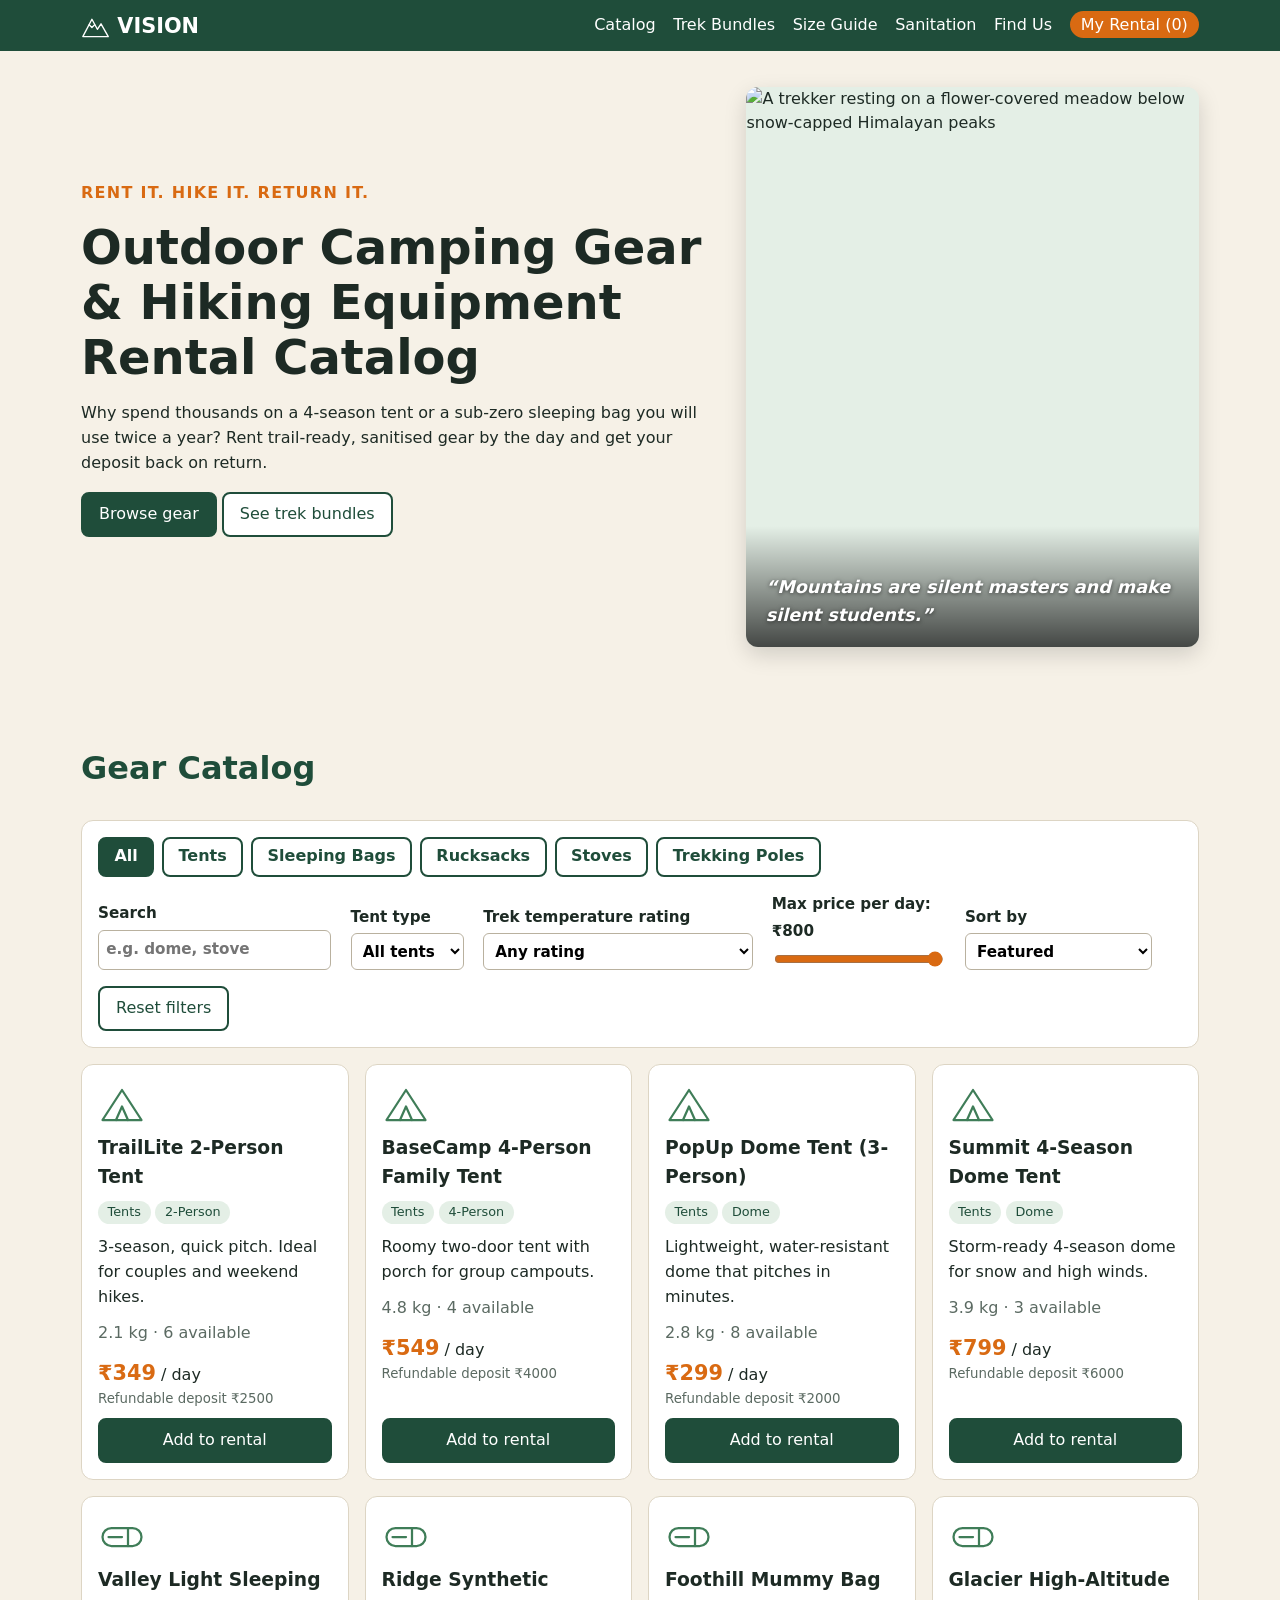
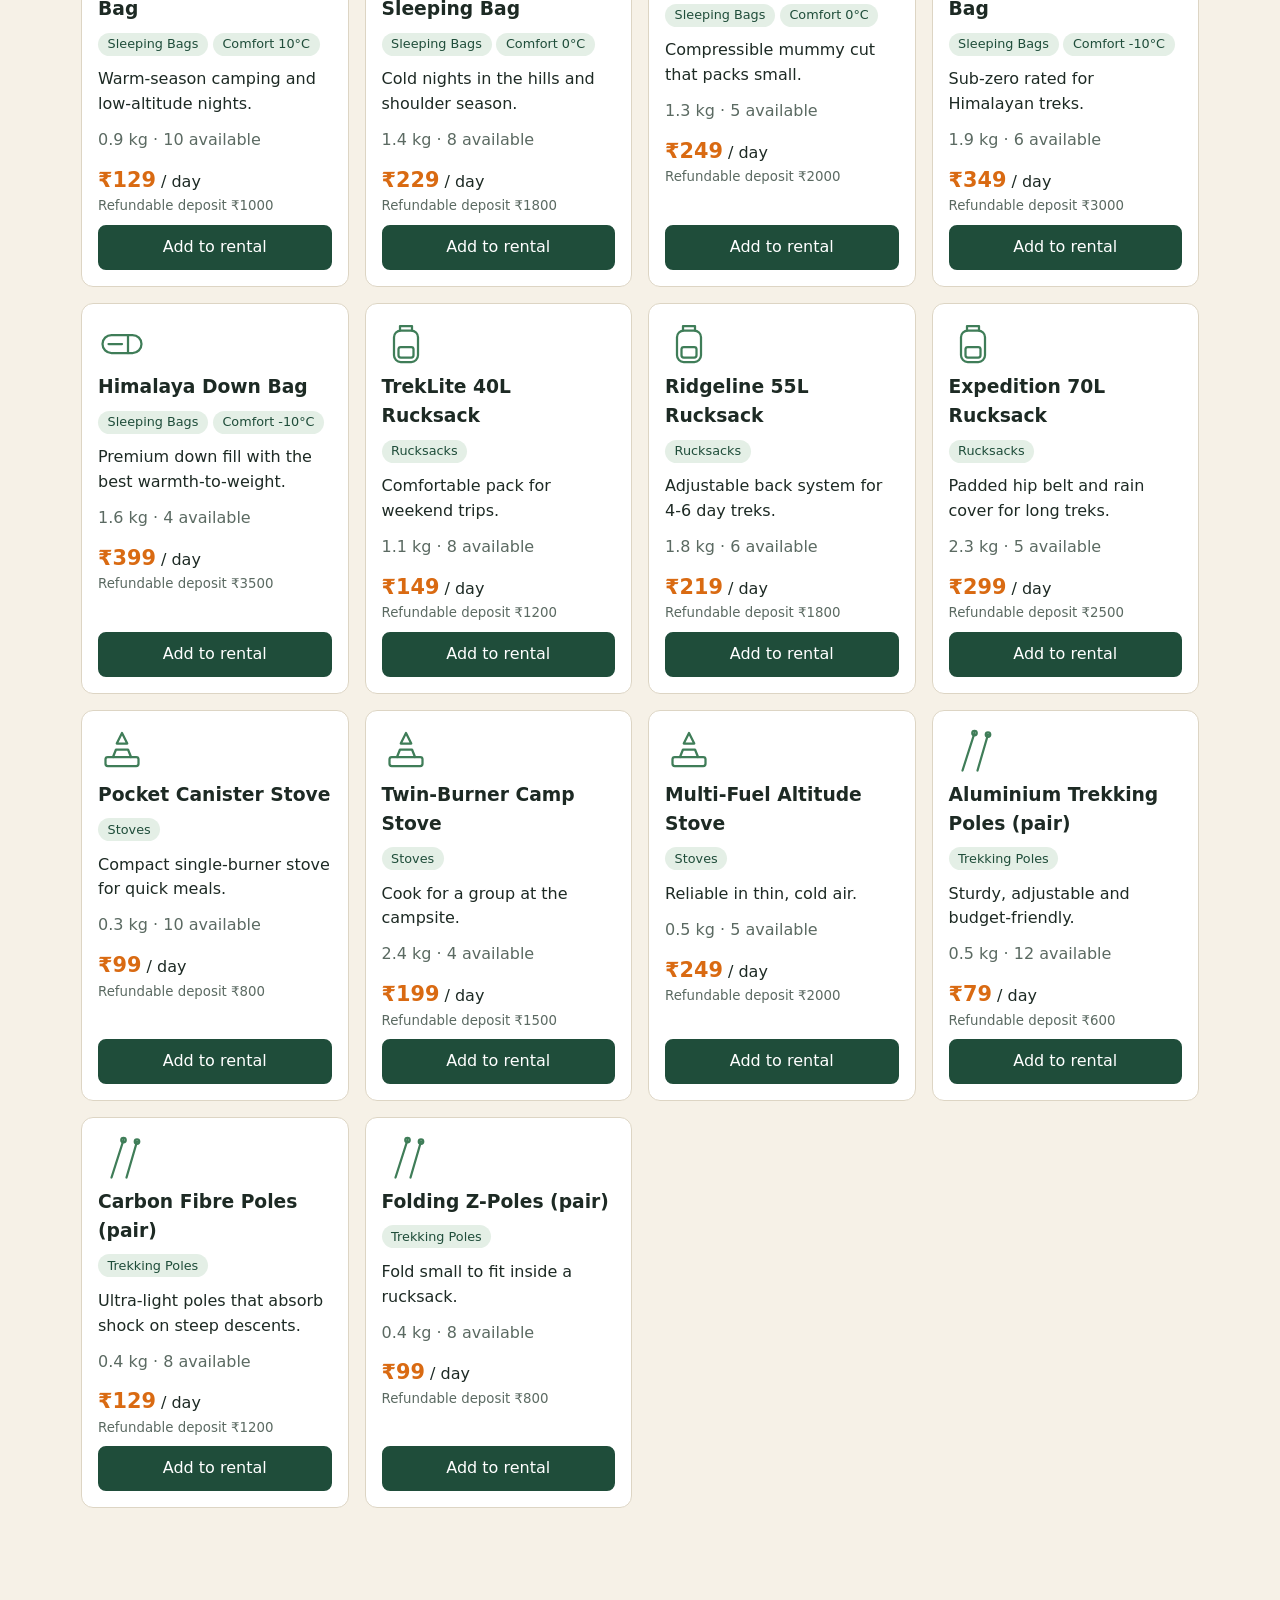
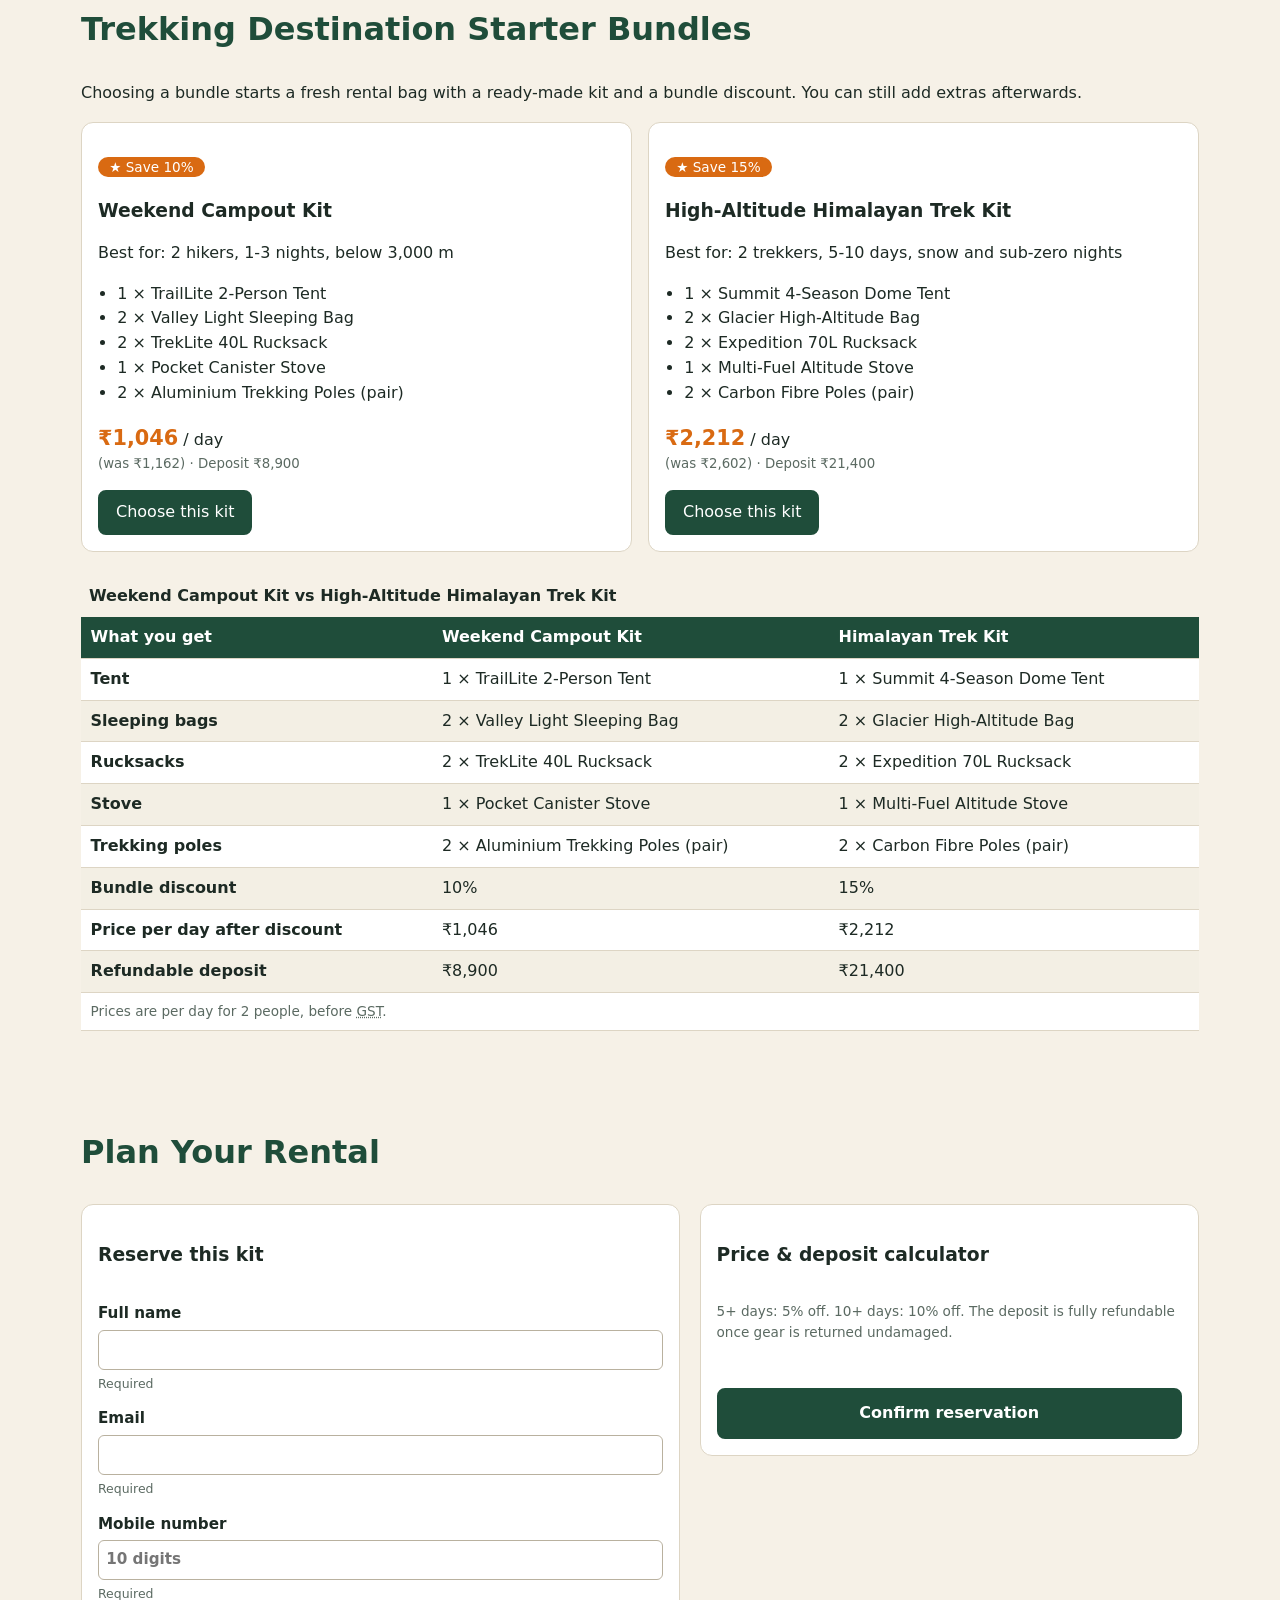
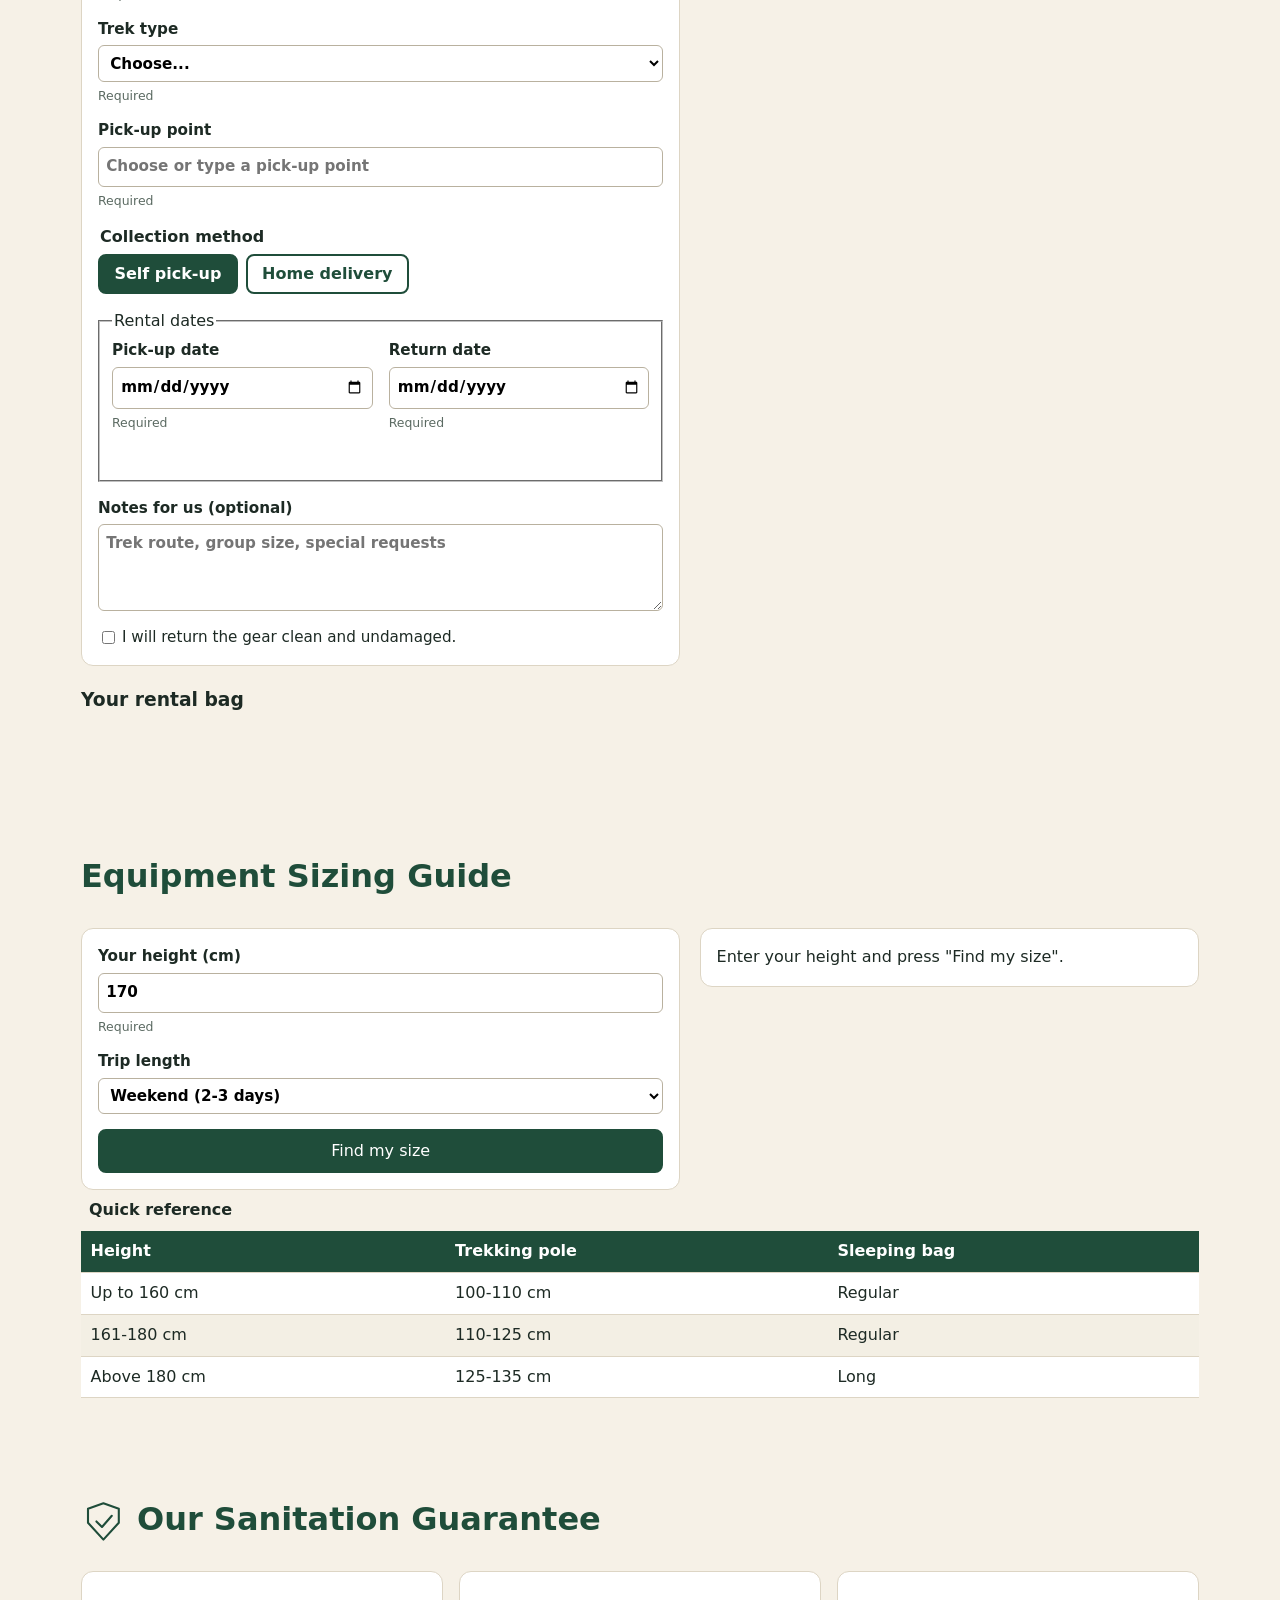
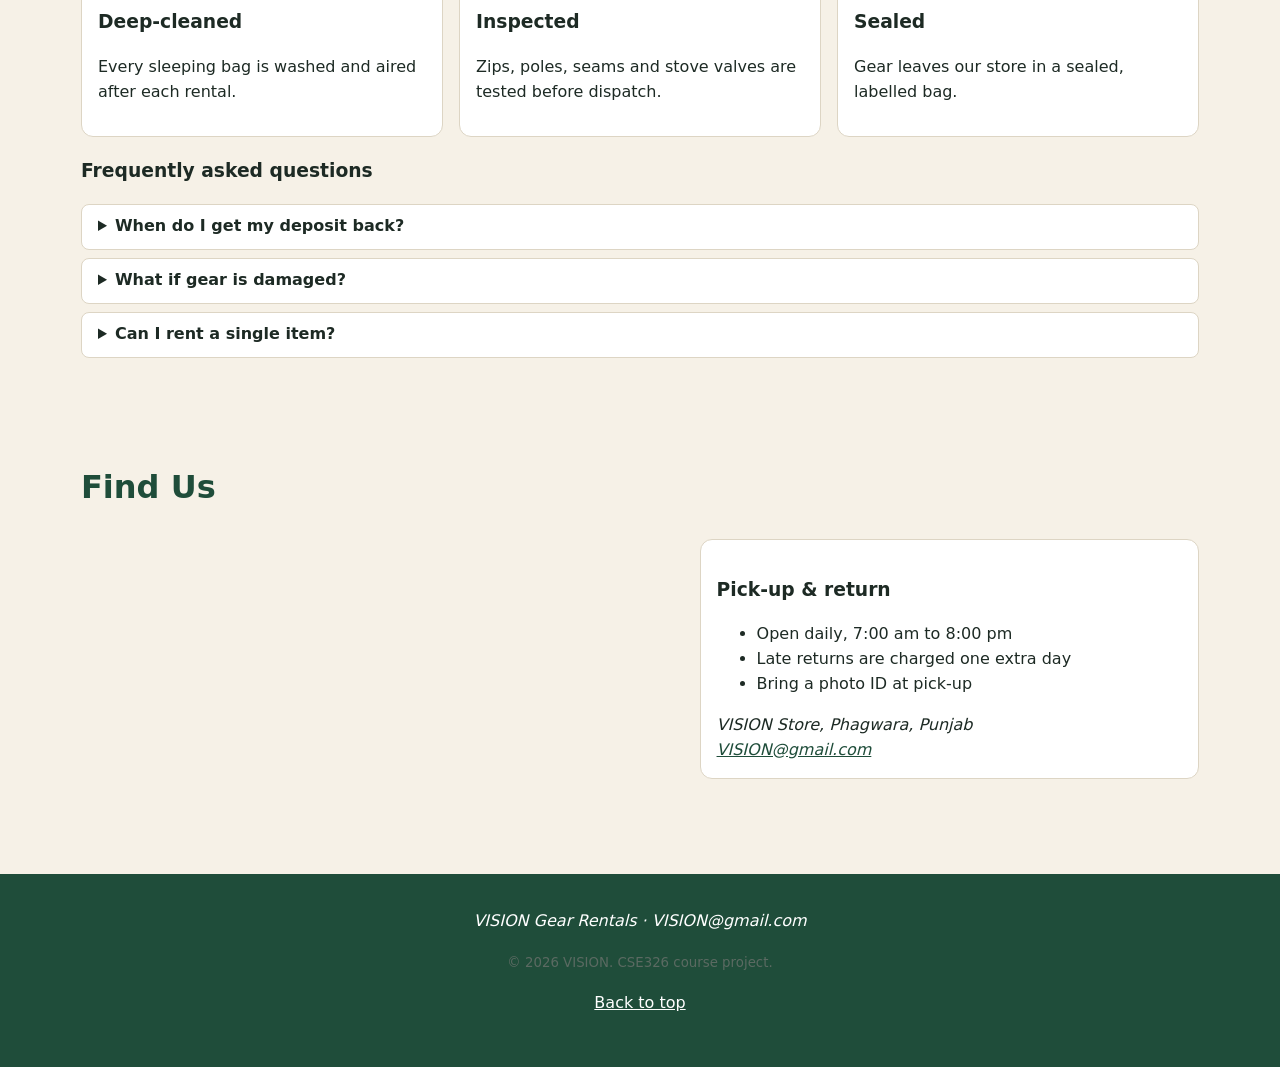
==== commit d6aec5ec: "Update stylesheet link path in index.html" ====
--- a/index.html
+++ b/index.html
@@ -11,7 +11,7 @@
   <meta property="og:type" content="website">
   <link rel="icon" href="data:image/svg+xml,%3Csvg xmlns='http://www.w3.org/2000/svg' viewBox='0 0 64 64'%3E%3Cpolygon points='4,54 24,16 36,38 44,26 60,54' fill='%231f4d3a'/%3E%3C/svg%3E">
   <title>VISION | Camping Gear &amp; Hiking Equipment Rental Catalog</title>
-  <link rel="stylesheet" href="css/style.css">
+  <link rel="stylesheet" href="./style.css">
 </head>
 <body id="top">
   <a class="skip" href="#catalog">Skip to catalog</a>
--- a/style.css
+++ b/style.css
@@ -0,0 +1,163 @@
+/* VISION styles: custom properties, grid, flexbox, responsive layout (Unit 3) */
+:root {
+  --forest: #1f4d3a; --moss: #3f7d58; --sand: #f6f1e7; --ink: #1d2a24;
+  --accent: #d96a12; --card: #ffffff; --line: #ddd5c4; --radius: 12px;
+}
+*, *::before, *::after { box-sizing: border-box; }
+[hidden] { display: none !important; }
+html { scroll-behavior: smooth; scroll-padding-top: 70px; }
+body { margin: 0; font-family: system-ui, Segoe UI, Arial, sans-serif; background: var(--sand); color: var(--ink); line-height: 1.55; }
+h1 { font-size: clamp(1.8rem, 5vw, 3rem); line-height: 1.15; margin: 0.3em 0; }
+h2 { font-size: clamp(1.4rem, 3.5vw, 2rem); color: var(--forest); }
+section, footer { max-width: 1150px; margin: 0 auto; padding: 2.2rem 1rem; }
+a { color: var(--forest); }
+:focus-visible { outline: 3px solid var(--accent); outline-offset: 2px; }
+.sr { position: absolute; left: -9999px; }
+.skip { position: absolute; left: -9999px; background: #fff; padding: 0.5rem; }
+.skip:focus { left: 0; top: 0; z-index: 20; }
+
+.icon { width: 1.4em; height: 1.4em; fill: none; stroke: currentColor; stroke-width: 3; stroke-linecap: round; stroke-linejoin: round; vertical-align: middle; }
+.icon.big { width: 100%; max-width: 260px; height: auto; color: var(--forest); stroke-width: 2; }
+.gear .icon { width: 48px; height: 48px; color: var(--moss); }
+
+.site-header { position: sticky; top: 0; z-index: 10; background: var(--forest); color: #fff; }
+.bar { max-width: 1150px; margin: 0 auto; padding: 0.6rem 1rem; display: flex; flex-wrap: wrap; align-items: center; justify-content: space-between; gap: 0.5rem; }
+.brand { color: #fff; font-weight: 700; font-size: 1.3rem; text-decoration: none; }
+nav ul { display: flex; flex-wrap: wrap; gap: 0.4rem 1.1rem; list-style: none; margin: 0; padding: 0; }
+nav a { color: #fff; text-decoration: none; padding: 0.2rem 0; }
+nav a:hover { text-decoration: underline; }
+.cart-link { background: var(--accent); padding: 0.25rem 0.7rem; border-radius: 999px; }
+
+.hero { display: grid; grid-template-columns: 1.4fr 1fr; gap: 2rem; align-items: center; }
+/* hero photo fills the whole rounded frame edge to edge; the quote sits on a soft gradient at the bottom */
+.hero figure { margin: 0; position: relative; overflow: hidden; border-radius: var(--radius); background: #e4efe6; box-shadow: 0 8px 22px rgba(0,0,0,0.15); }
+.hero-img { display: block; width: 100%; aspect-ratio: 4 / 5; max-height: 560px; height: auto; object-fit: cover; object-position: center 65%; }
+.hero figcaption { position: absolute; left: 0; right: 0; bottom: 0; padding: 3rem 1.2rem 1.1rem; color: #fff; font-size: 1.1rem; font-style: italic; font-weight: 600; text-align: left; text-shadow: 0 1px 4px rgba(0,0,0,0.6); background: linear-gradient(to top, rgba(0,0,0,0.7), transparent); }
+.eyebrow { color: var(--accent); font-weight: 700; text-transform: uppercase; letter-spacing: 0.08em; margin: 0; }
+
+.card { background: var(--card); border: 1px solid var(--line); border-radius: var(--radius); padding: 1rem; }
+.grid { display: grid; grid-template-columns: repeat(auto-fit, minmax(240px, 1fr)); gap: 1rem; }
+.grid.two { grid-template-columns: repeat(auto-fit, minmax(300px, 1fr)); }
+.gear { display: flex; flex-direction: column; gap: 0.3rem; transition: transform 0.2s, box-shadow 0.2s; }
+.gear:hover { transform: translateY(-4px); box-shadow: 0 8px 18px rgba(0,0,0,0.12); }
+.gear h3, .bundle h3 { margin: 0; }
+.gear p { margin: 0.2rem 0; }
+.gear button { margin-top: auto; }
+.tags span { display: inline-block; background: #e4efe6; color: var(--forest); font-size: 0.8rem; padding: 0.1rem 0.6rem; border-radius: 999px; margin-right: 0.3rem; }
+.meta, small { color: #5b6a62; }
+.price strong { font-size: 1.3rem; color: var(--accent); }
+.price small { display: block; }
+.badge { background: var(--accent); color: #fff; border-radius: 999px; padding: 0.1rem 0.7rem; font-size: 0.85rem; }
+
+.btn { font: inherit; cursor: pointer; border: 2px solid var(--forest); background: var(--forest); color: #fff; padding: 0.5rem 1rem; border-radius: 8px; text-decoration: none; display: inline-block; transition: background 0.2s; }
+.btn:hover { background: var(--moss); }
+.btn-alt { background: #fff; color: var(--forest); }
+.btn-alt:hover { background: #e4efe6; }
+
+label { display: flex; flex-direction: column; gap: 0.25rem; font-weight: 600; font-size: 0.95rem; }
+input, select { font: inherit; padding: 0.45rem; border: 1px solid #b9b19f; border-radius: 6px; background: #fff; }
+input[type="range"] { padding: 0; accent-color: var(--accent); }
+input:user-invalid, select:user-invalid { border-color: #b3261e; }
+.check { flex-direction: row; align-items: center; font-weight: 400; }
+
+/* ===== Catalog filters (buttons + form controls, driven by js/script.js) ===== */
+.filters { display: grid; gap: 1rem; margin-bottom: 0.8rem; }
+.chips { display: flex; flex-wrap: wrap; gap: 0.5rem; }
+.form fieldset.chips { border: 0; padding: 0; margin: 0; }
+.form fieldset.chips legend { width: 100%; font-weight: 700; margin-bottom: 0.3rem; }
+.form .chips input { position: absolute; opacity: 0; }                /* booking form: hide the round radio, keep it keyboard-usable */
+.chip { font: inherit; display: inline-block; cursor: pointer; border: 2px solid var(--forest); background: #fff; color: var(--forest); padding: 0.35rem 0.9rem; border-radius: 8px; font-weight: 600; transition: background 0.2s, color 0.2s; }
+.chip:hover { background: #e4efe6; }
+.chips input:checked + .chip, .chip.active { background: var(--forest); color: #fff; }
+.chips input:focus-visible + .chip { outline: 3px solid var(--accent); outline-offset: 2px; }
+.filter-row { display: flex; flex-wrap: wrap; align-items: flex-end; gap: 1rem 1.2rem; }
+.filter-row input[type="search"] { min-width: 220px; }
+.filter-row input[type="range"] { width: 170px; }
+.filters .btn { justify-self: start; }
+#result-count { margin: 0 0 1rem; font-size: 1.05rem; }
+#no-results { margin: 1rem 0; font-weight: 600; }
+
+.two-col { display: grid; grid-template-columns: 1.2fr 1fr; gap: 1.2rem; align-items: start; }
+fieldset { display: grid; grid-template-columns: 1fr 1fr; gap: 1rem; margin: 0 0 1rem; }
+.msg { grid-column: 1 / -1; margin: 0; color: #b3261e; min-height: 1.4em; }
+.cart-row { display: grid; grid-template-columns: 1fr auto auto auto; gap: 0.6rem; align-items: center; padding: 0.6rem 0; border-bottom: 1px solid var(--line); }
+.cart-row button { font: inherit; cursor: pointer; }
+.empty { color: #5b6a62; }
+.bill { position: sticky; top: 80px; }
+table { width: 100%; border-collapse: collapse; background: #fff; }
+th, td { padding: 0.5rem 0.6rem; border-bottom: 1px solid var(--line); text-align: left; }
+thead th { background: var(--forest); color: #fff; }
+.bill td:last-child { text-align: right; }
+.bill .total td { font-weight: 700; font-size: 1.1rem; border-top: 2px solid var(--forest); }
+.bill .deposit td { color: var(--moss); font-weight: 600; }
+.bill .btn-pay { width: 100%; margin-top: 0.5rem; text-align: center; font-weight: 700; padding: 0.7rem 1rem; }
+.bill .msg { margin-top: 0.8rem; }
+.form fieldset.dates { margin: 0; }
+.note { font-size: 0.85rem; color: #5b6a62; }
+
+.form { display: grid; gap: 0.9rem; margin-top: 1.5rem; max-width: 640px; }
+.two-col .form { margin-top: 0; }
+.ok { border-color: var(--moss); background: #eef7f0; margin-top: 1rem; }
+.bundle ul { padding-left: 1.2rem; }
+details { background: #fff; border: 1px solid var(--line); border-radius: 8px; padding: 0.6rem 1rem; margin-bottom: 0.5rem; }
+summary { cursor: pointer; font-weight: 600; }
+footer { text-align: center; background: var(--forest); color: #fff; max-width: none; }
+footer a { color: #fff; }
+
+/* ===== Unit 3 extras: pseudo-elements, :nth-child, animations ===== */
+label:has(:required):not(.check):not(.chip)::after { content: "Required"; font-weight: 400; font-size: 0.78rem; color: #5b6a62; }
+.badge::before { content: "\2605  "; }
+tbody tr:nth-child(even) { background: #f3efe4; }
+tbody th { text-align: left; font-weight: 600; }
+tfoot td { font-size: 0.85rem; color: #5b6a62; }
+caption { caption-side: top; font-weight: 700; padding: 0.5rem; text-align: left; }
+.compare { margin-top: 1.5rem; }
+input:focus, select:focus, textarea:focus { border-color: var(--accent); box-shadow: 0 0 0 3px rgba(217, 106, 18, 0.25); outline: none; }
+textarea { font: inherit; padding: 0.45rem; border: 1px solid #b9b19f; border-radius: 6px; resize: vertical; }
+.map { width: 100%; min-height: 300px; height: 100%; border: 0; border-radius: var(--radius); }
+.cart-row button, .cart-row span { transition: color 0.2s; }
+.cart-row button:hover { color: var(--accent); }
+
+@keyframes rise { from { opacity: 0; transform: translateY(12px); } to { opacity: 1; transform: none; } }
+@keyframes float { 0%, 100% { transform: translateY(0); } 50% { transform: translateY(-8px); } }
+.gear, .ok { animation: rise 0.4s ease both; }
+
+@media print {
+  .site-header, .filters, .skip, footer a, .btn, .map { display: none !important; }
+  body { background: #fff; }
+}
+@media (max-width: 800px) {
+  .hero, .two-col { grid-template-columns: 1fr; }
+  .bill { position: static; }
+}
+@media (max-width: 520px) {
+  fieldset { grid-template-columns: 1fr; }
+  .cart-row { grid-template-columns: 1fr auto; }
+}
+@media (prefers-reduced-motion: reduce) {
+  * { transition: none !important; animation: none !important; scroll-behavior: auto !important; }
+}
+
+/* ===== Payment page (payment.html) ===== */
+.pay-wrap { max-width: 900px; }
+.pay-form { max-width: none; margin-top: 1rem; }
+.pay-form h3, .pay-summary h3 { margin: 0; }
+.pay-fields { display: grid; gap: 0.9rem; }
+.pay-fields .row { display: grid; grid-template-columns: 1fr 1fr; gap: 0.9rem; }
+.pay-demo { background: #fff7e8; border: 1px solid #f0d9a8; border-radius: 8px; padding: 0.6rem 0.9rem; margin: 0 0 1rem; font-size: 0.9rem; }
+.pay-summary ul { margin: 0.4rem 0 0.8rem; padding-left: 1.2rem; }
+.ok h3 { margin-top: 0; }
+@media (max-width: 520px) { .pay-fields .row { grid-template-columns: 1fr; } }
+
+/* ===== Click feedback, quantity stepper, toast ===== */
+.btn:active { transform: scale(0.96); }
+.btn.selected { background: var(--moss); border-color: var(--moss); }
+.stepper { margin-top: auto; display: flex; align-items: stretch; border: 2px solid var(--forest); border-radius: 8px; overflow: hidden; background: #fff; }
+.stepper button { margin-top: 0; font: inherit; font-size: 1.3rem; font-weight: 700; width: 3.2rem; border: 0; background: var(--forest); color: #fff; cursor: pointer; padding: 0.3rem 0; transition: background 0.2s, transform 0.1s; }
+.stepper button:hover { background: var(--moss); }
+.stepper button:active { transform: scale(0.9); }
+.stepper button:disabled { opacity: 0.4; cursor: not-allowed; }
+.stepper .qty { flex: 1; display: flex; align-items: center; justify-content: center; font-weight: 700; font-size: 1.1rem; color: var(--forest); }
+.gear.in-bag { border-color: var(--moss); box-shadow: 0 0 0 2px rgba(63,125,88,0.25); }
+.toast { position: fixed; left: 50%; bottom: 1.2rem; transform: translateX(-50%); z-index: 30; background: var(--forest); color: #fff; padding: 0.6rem 1.1rem; border-radius: 999px; box-shadow: 0 6px 18px rgba(0,0,0,0.3); animation: rise 0.25s ease both; max-width: 92vw; }
+.toast a { color: #ffd9b8; margin-left: 0.6rem; font-weight: 700; }
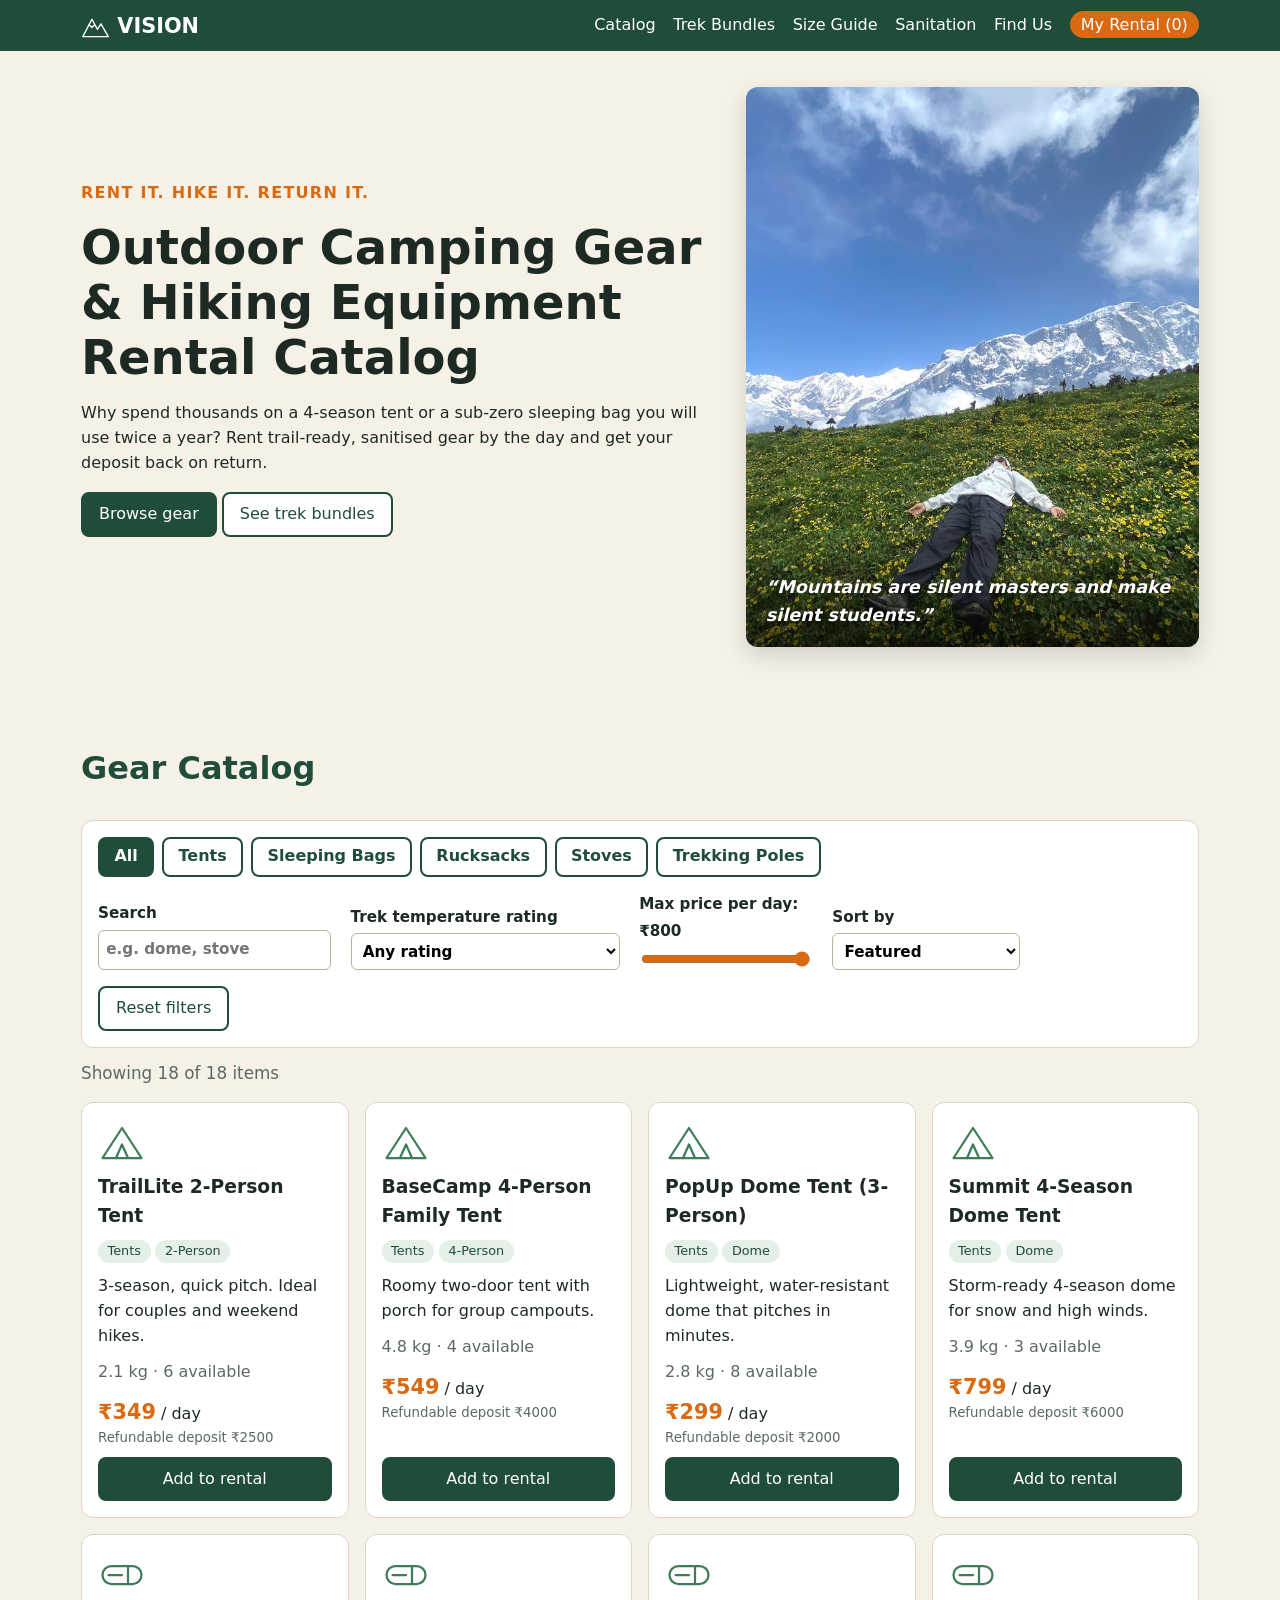
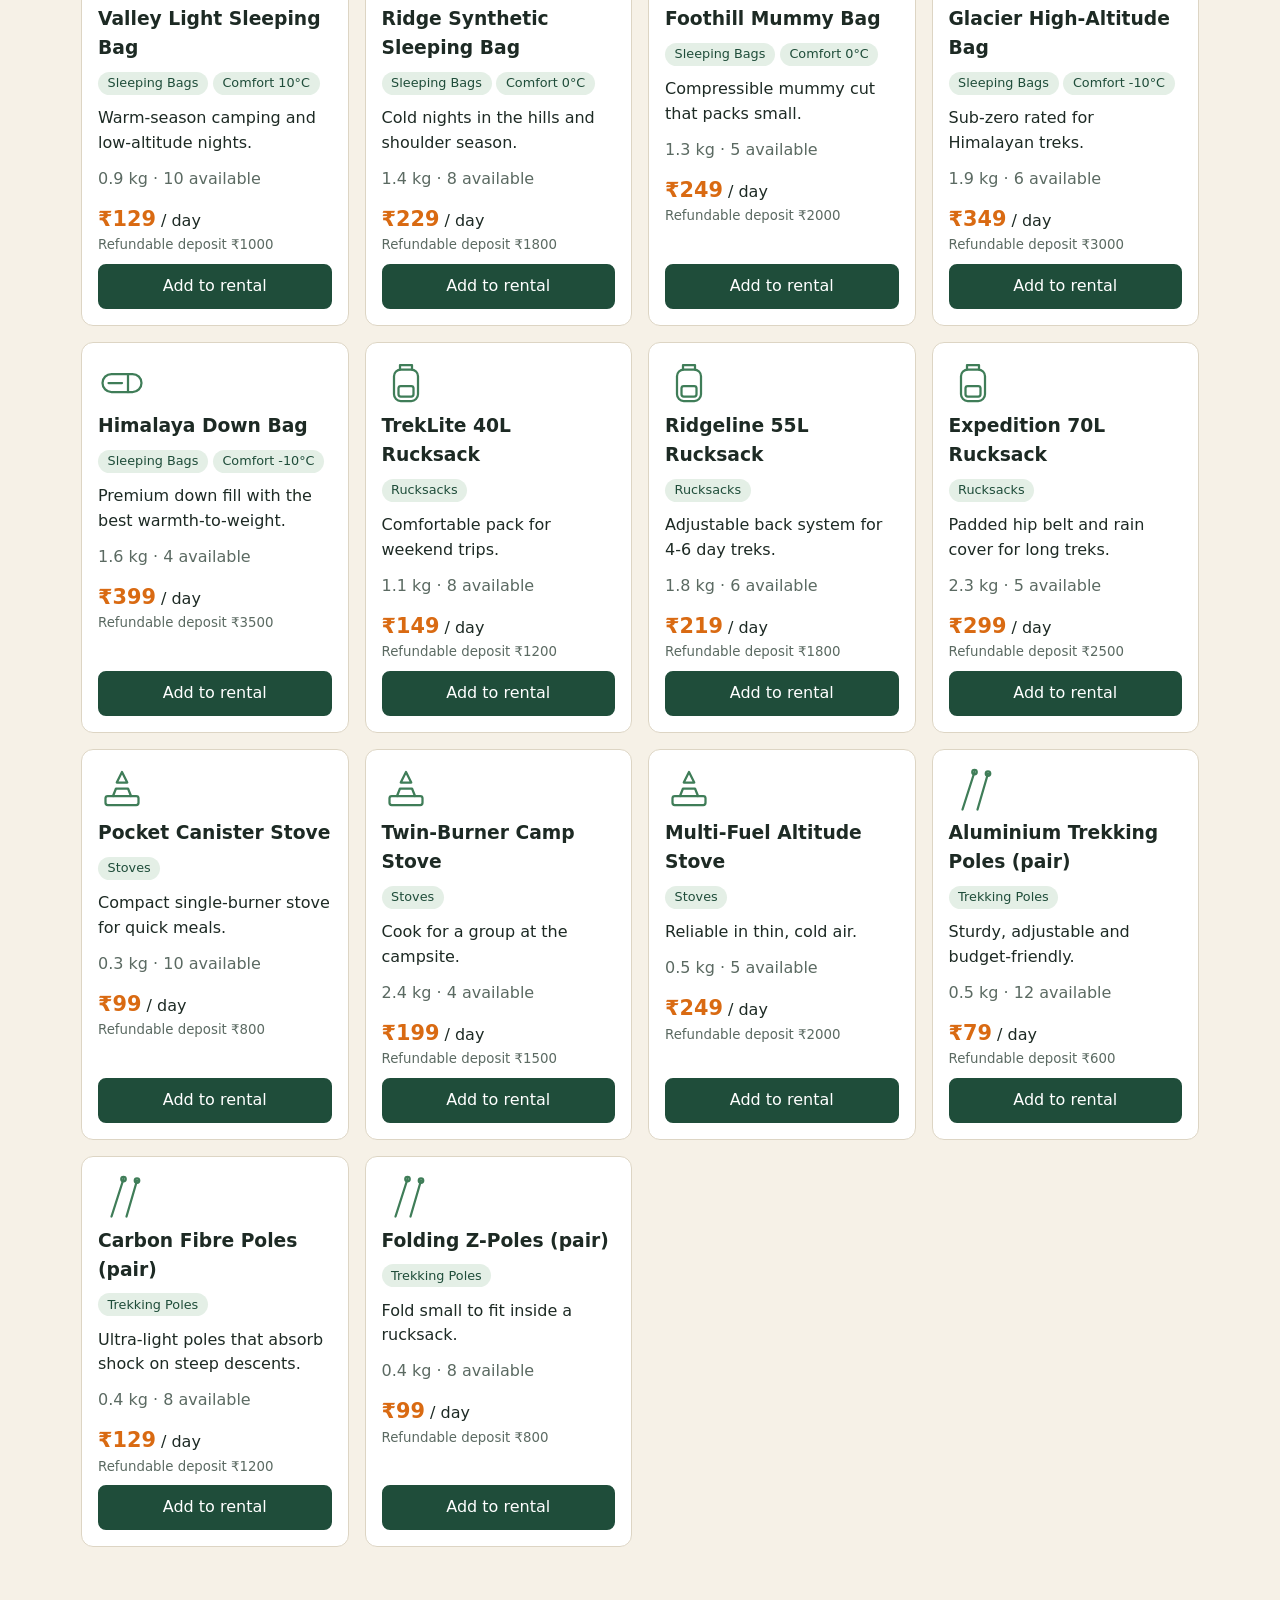
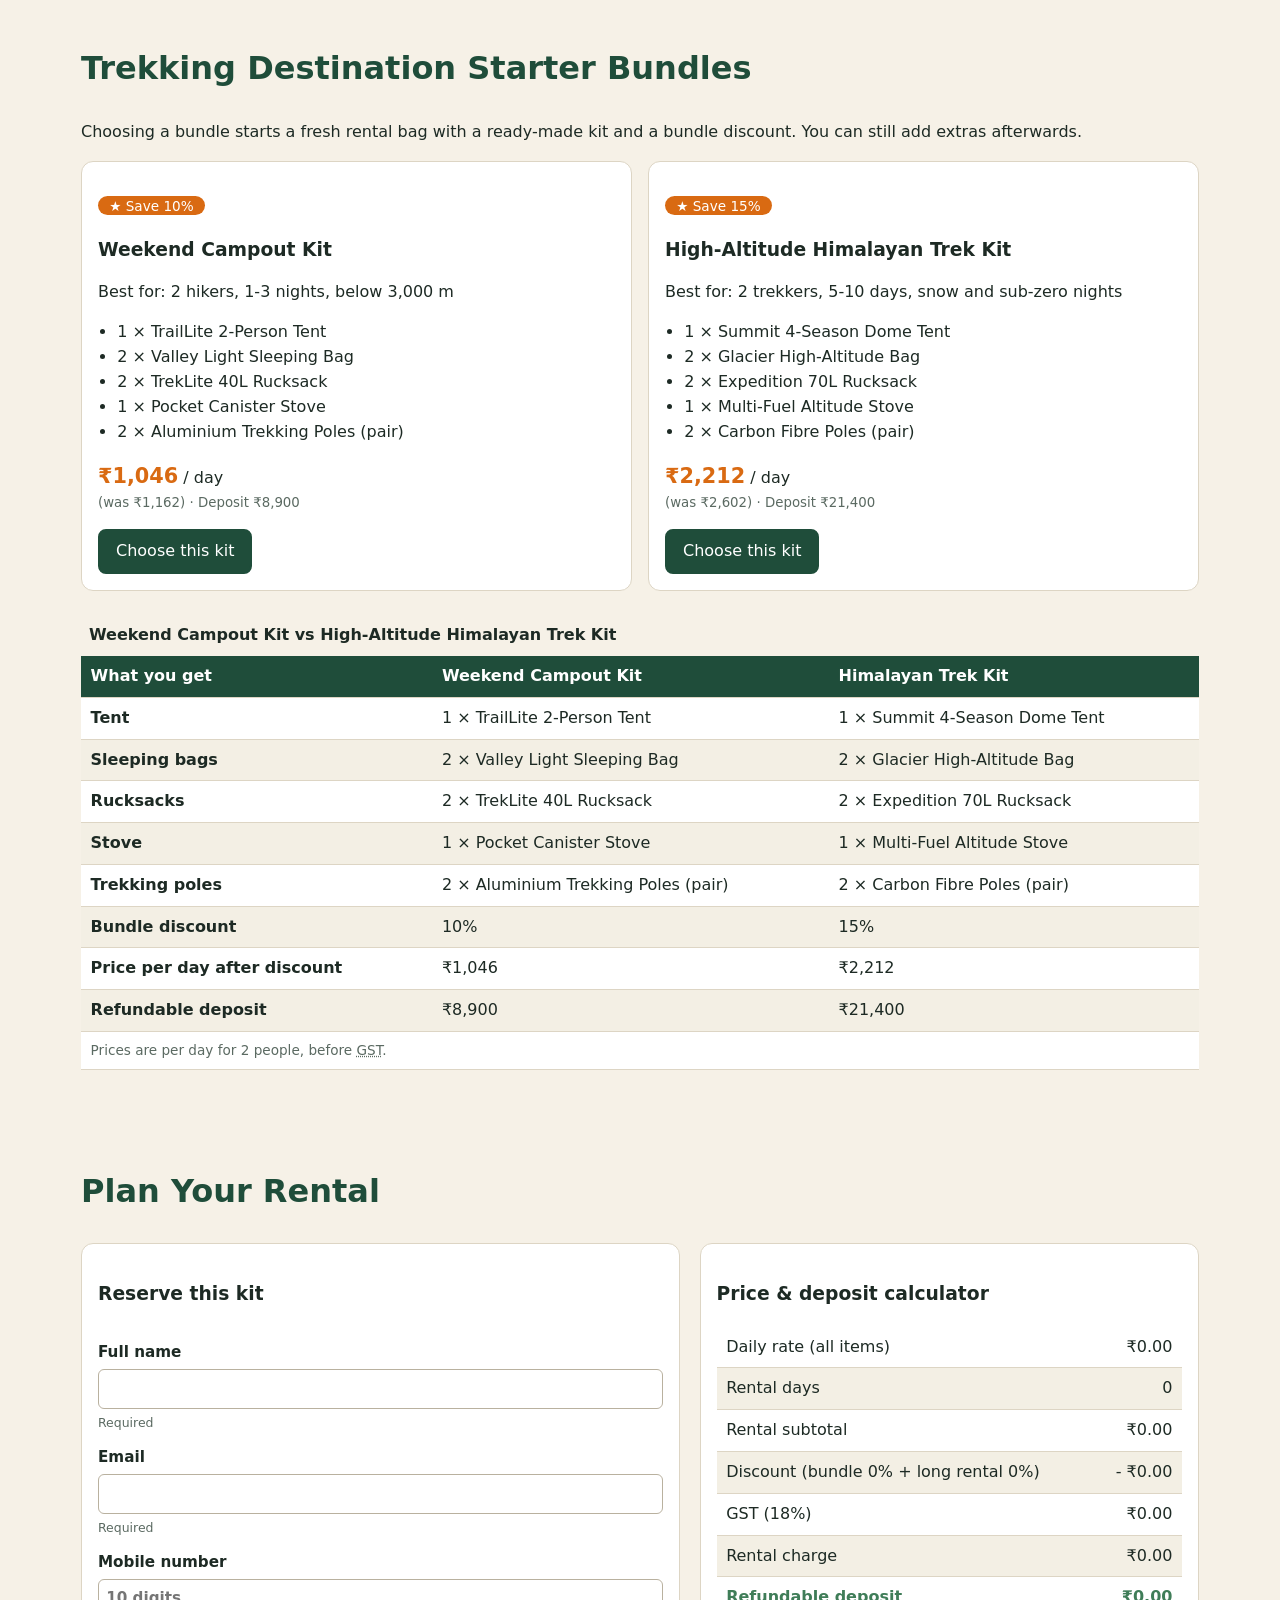
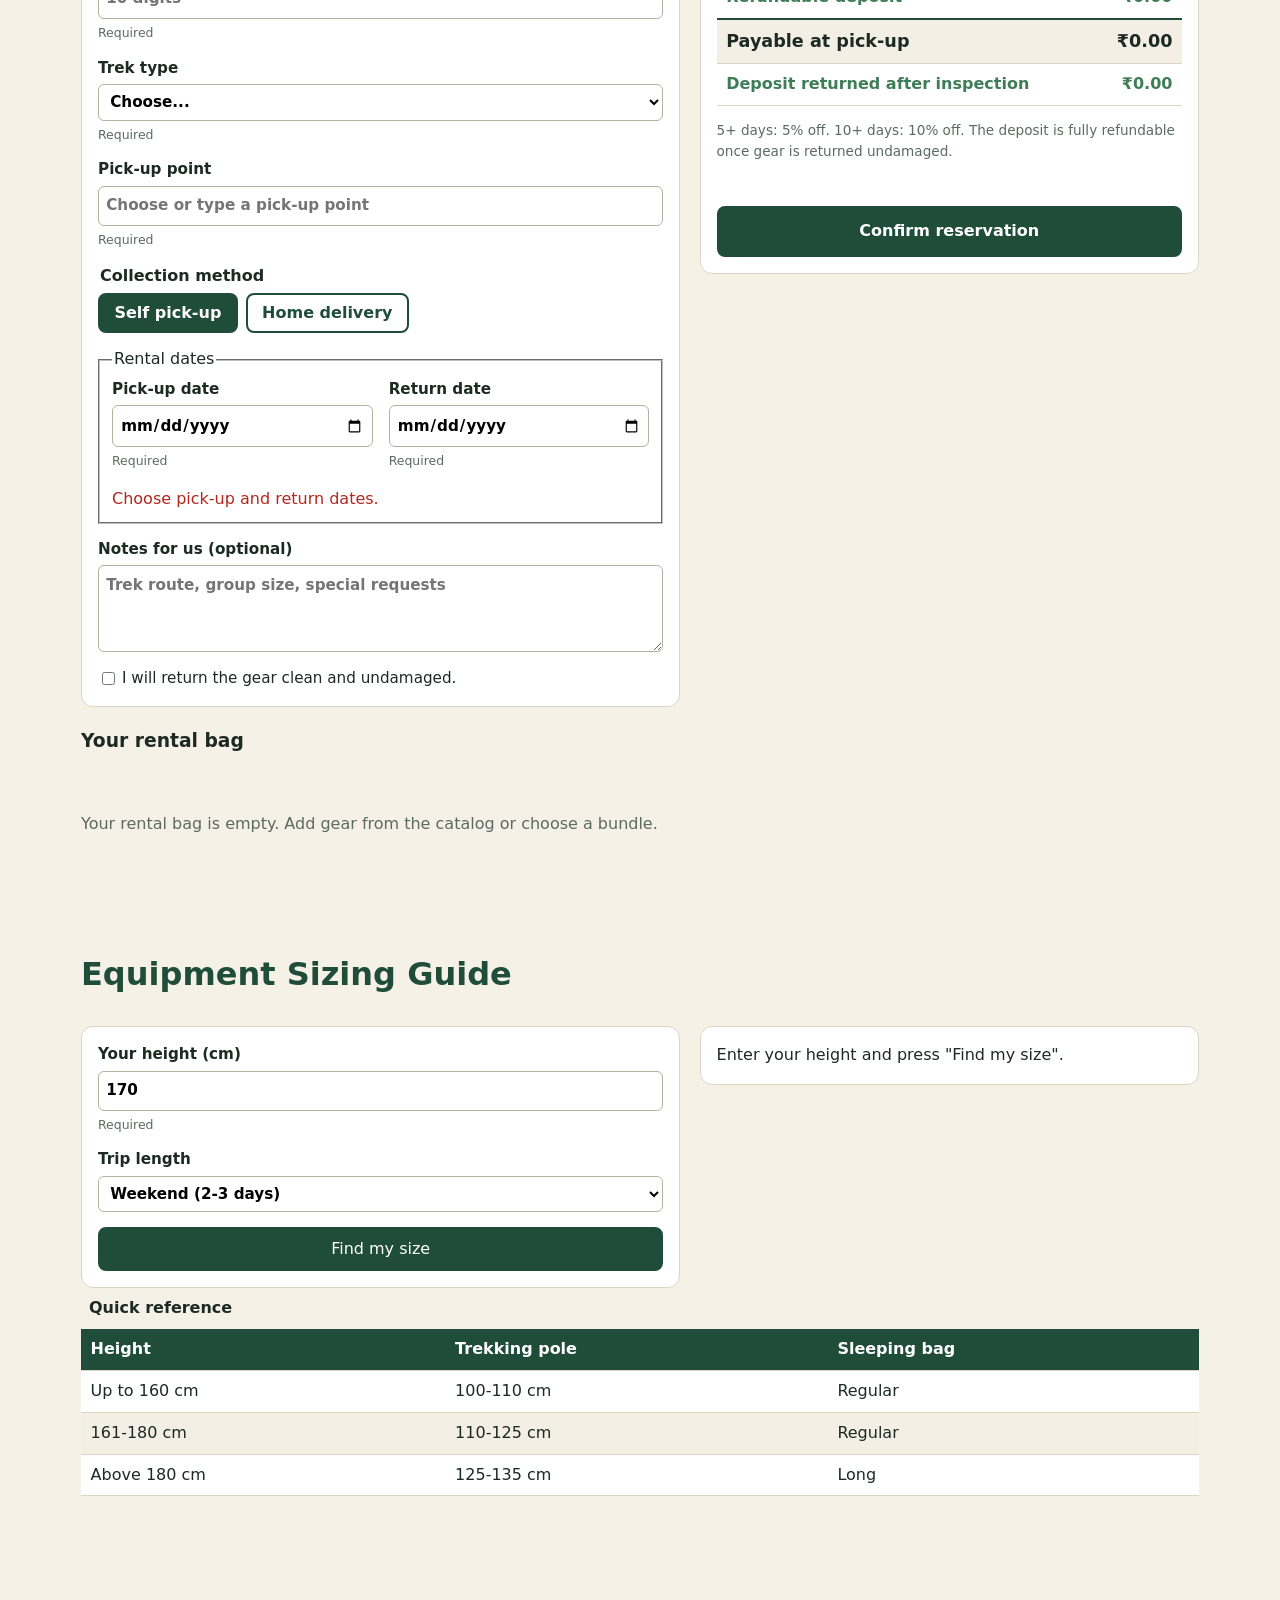
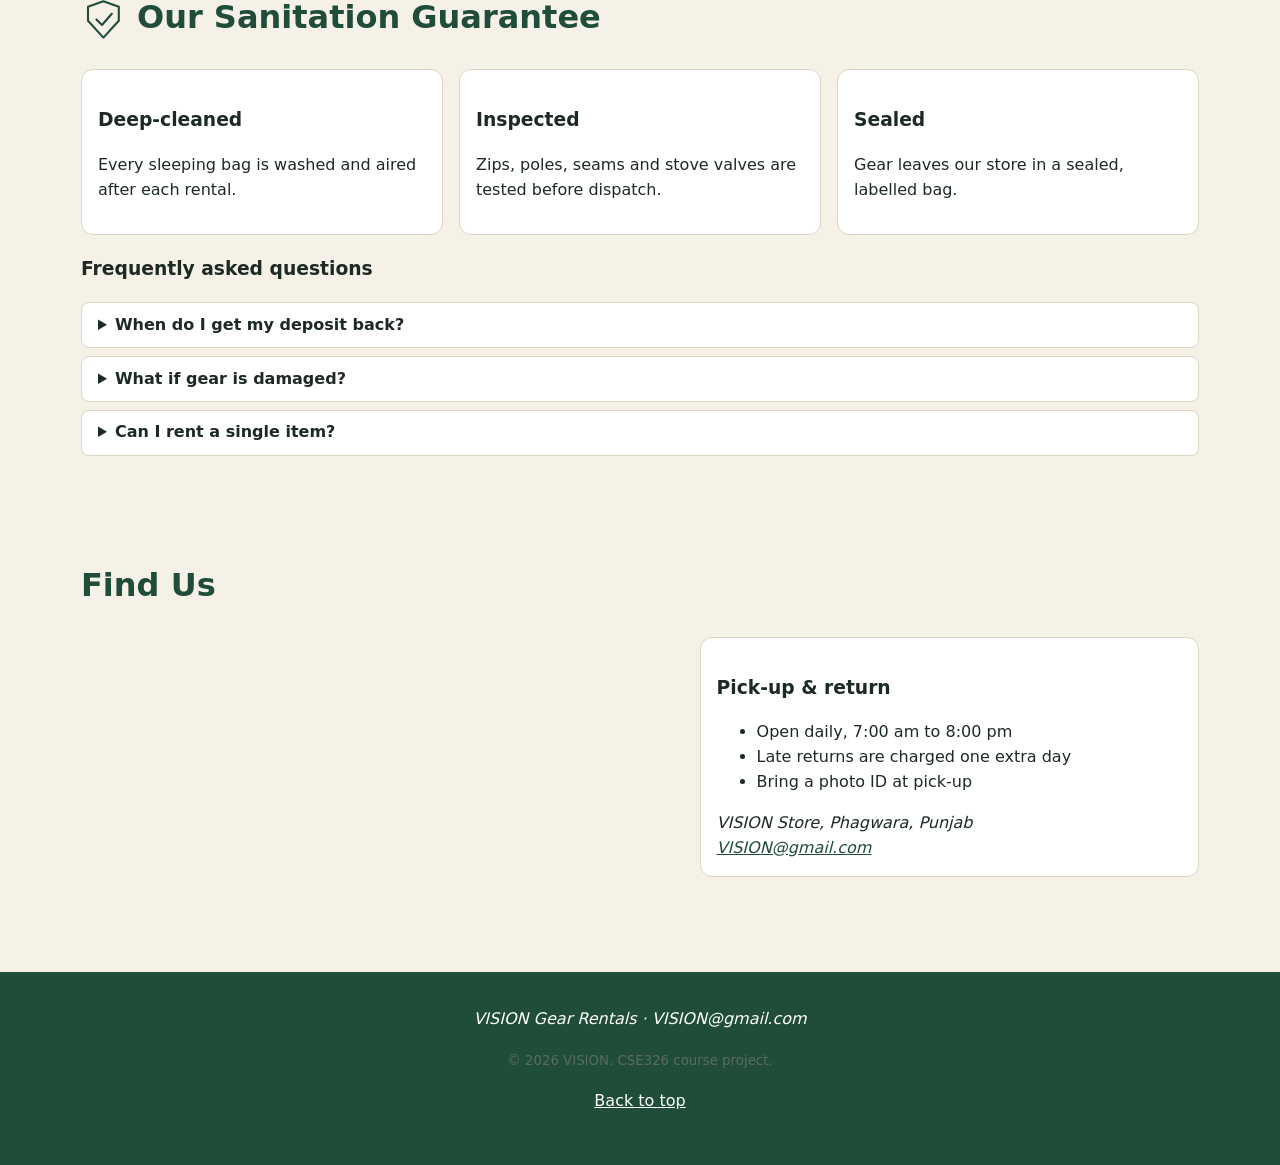
==== commit 4e355b12: "Update image and script paths in index.html" ====
--- a/index.html
+++ b/index.html
@@ -52,7 +52,7 @@
         <p class="cta"><a class="btn" href="#catalog">Browse gear</a> <a class="btn btn-alt" href="#bundles">See trek bundles</a></p>
       </div>
       <figure>
-        <img class="hero-img" src="images/trek.jpg" alt="A trekker resting on a flower-covered meadow below snow-capped Himalayan peaks" width="736" height="900">
+        <img class="hero-img" src="./trek.jpg" alt="A trekker resting on a flower-covered meadow below snow-capped Himalayan peaks" width="736" height="900">
         <figcaption>&ldquo;Mountains are silent masters and make silent students.&rdquo;</figcaption>
       </figure>
     </section>
@@ -432,6 +432,6 @@
     <p><a href="#top">Back to top</a></p>
   </footer>
   <div id="toast" class="toast" role="status" aria-live="polite" hidden></div>
-  <script src="js/script.js"></script>
+  <script src="./script.js"></script>
 </body>
 </html>
